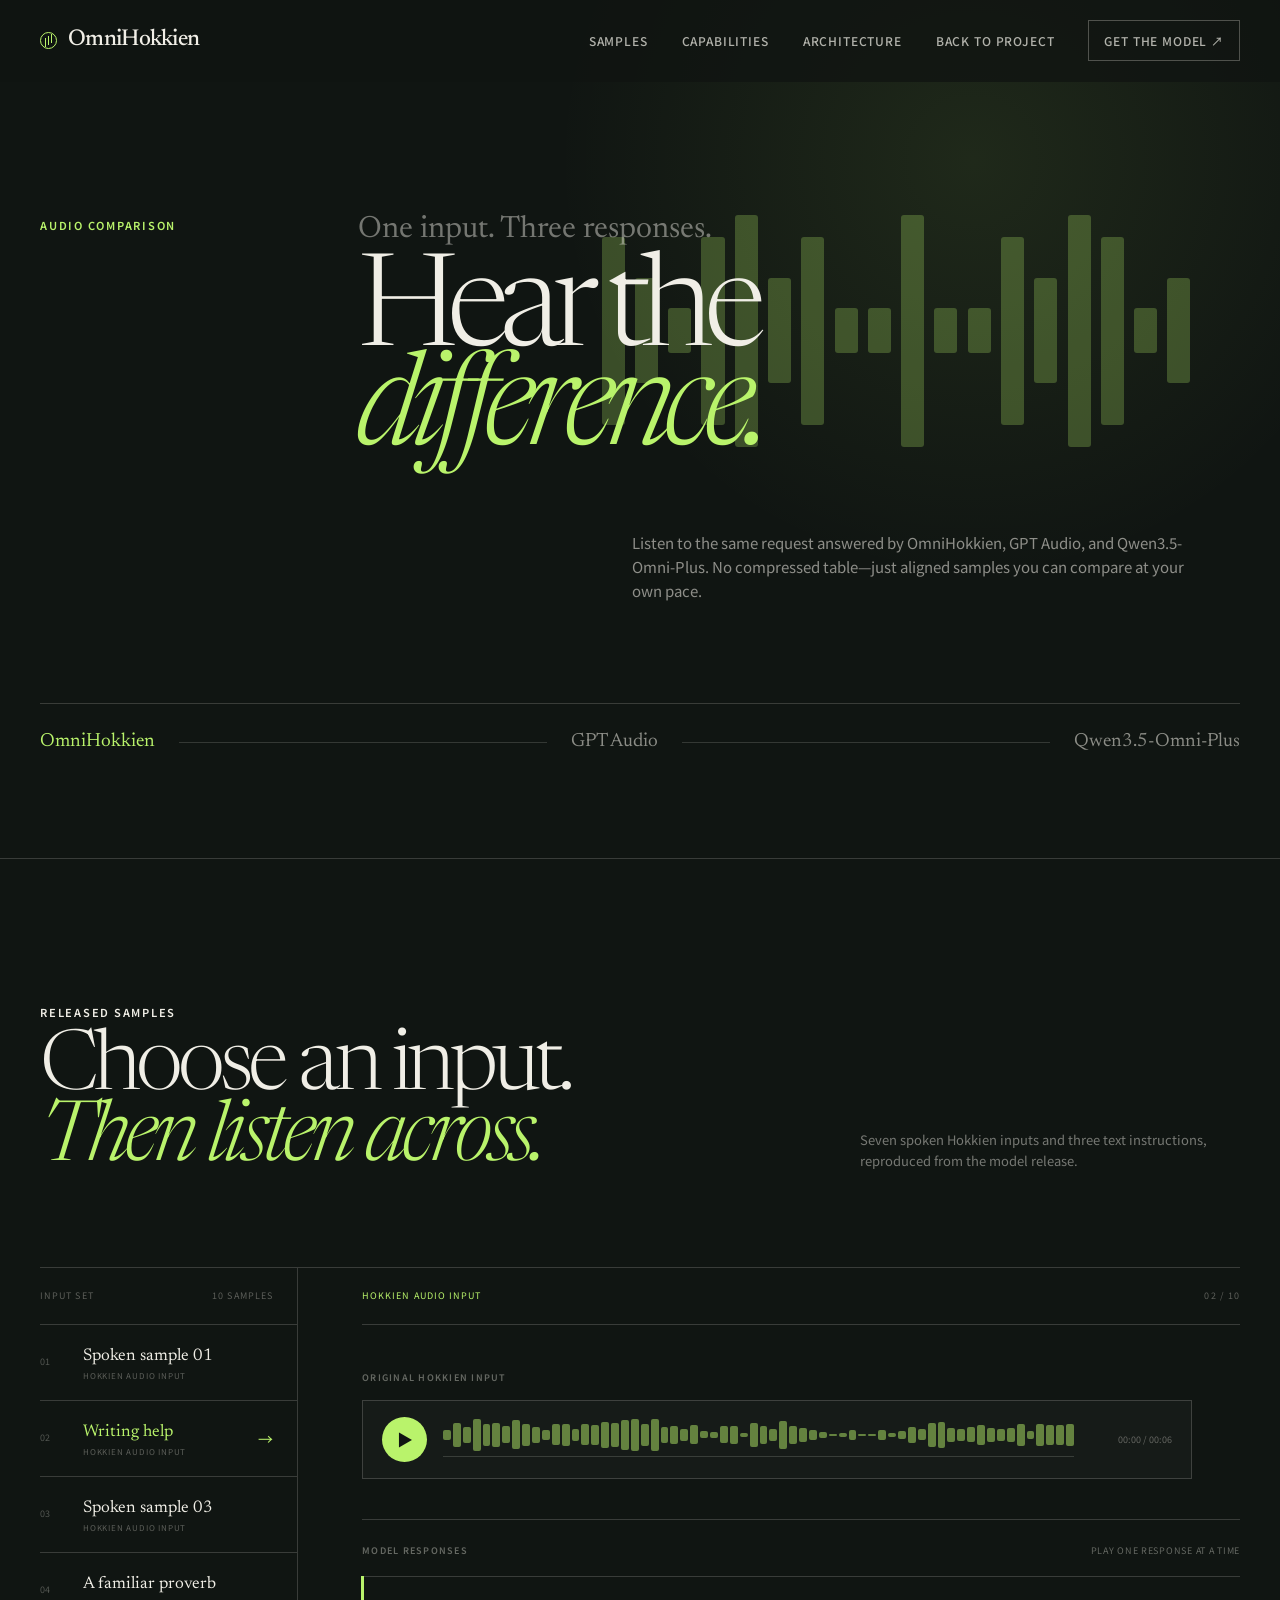
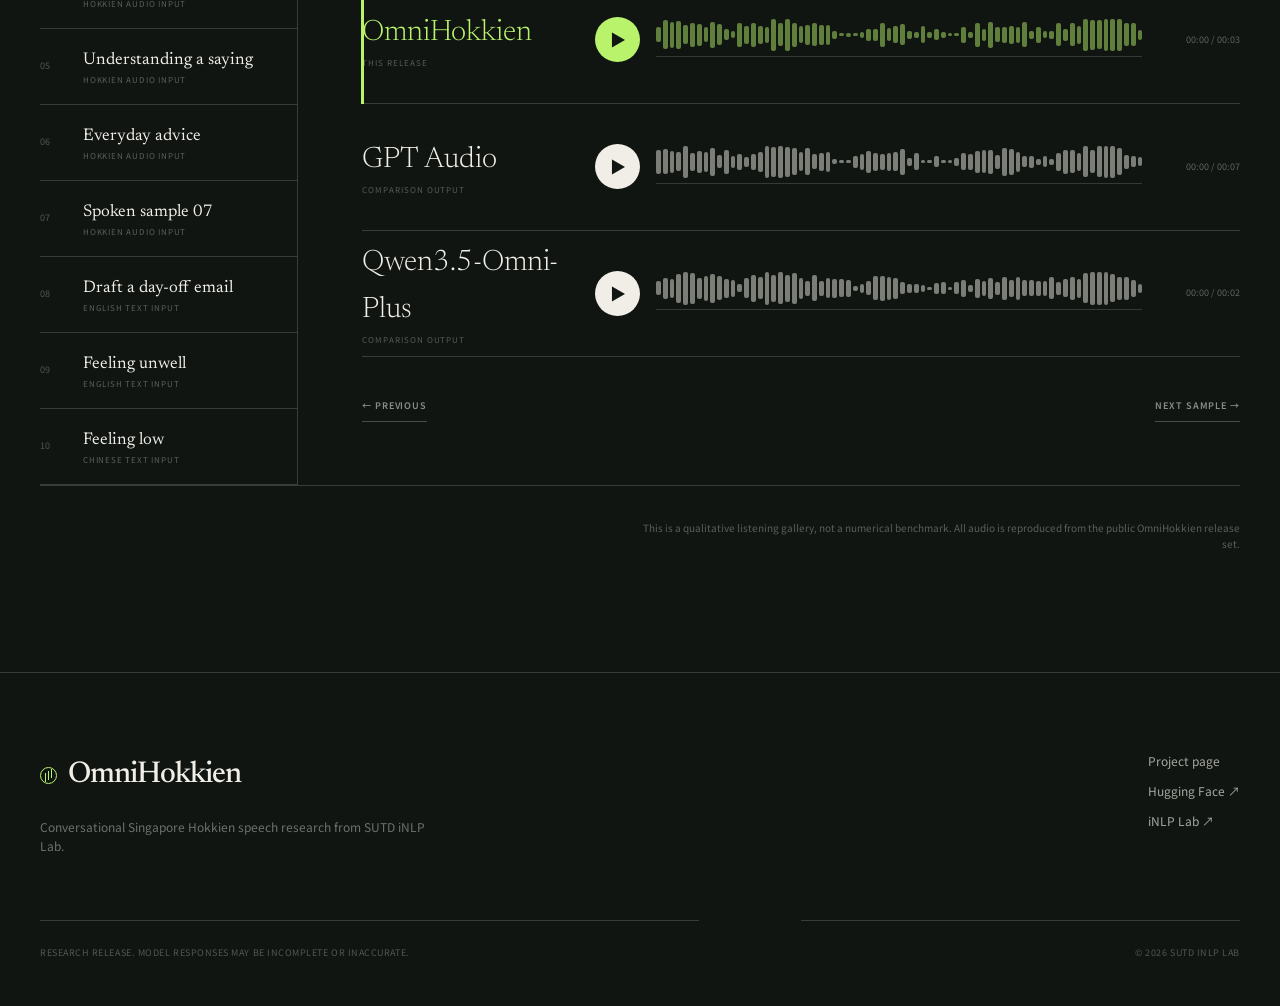
==== compare.html @ 60f9ddb8 "Add model comparison listening room" ====
<!doctype html>
<html lang="en">
  <head>
    <meta charset="UTF-8" />
    <meta name="viewport" content="width=device-width, initial-scale=1.0" />
    <meta name="theme-color" content="#101512" />
    <meta
      name="description"
      content="Listen to OmniHokkien alongside GPT Audio and Qwen3.5-Omni-Plus on the same Hokkien and text inputs."
    />
    <title>Listen side by side — OmniHokkien</title>
    <link rel="icon" href="./favicon.svg" type="image/svg+xml" />
    <link rel="preconnect" href="https://fonts.googleapis.com" />
    <link rel="preconnect" href="https://fonts.gstatic.com" crossorigin />
    <link
      href="https://fonts.googleapis.com/css2?family=Newsreader:opsz,wght@6..72,300;6..72,400;6..72,500&family=Noto+Sans+TC:wght@400;500;600&display=swap"
      rel="stylesheet"
    />
    <link rel="stylesheet" href="./styles.css" />
    <link rel="stylesheet" href="./compare.css" />
    <script src="./compare.js" defer></script>
  </head>
  <body class="compare-page">
    <div class="page-progress" aria-hidden="true"><span></span></div>

    <header class="site-header" data-header>
      <a class="wordmark" href="./index.html" aria-label="Back to OmniHokkien home">
        <span class="wordmark-signal" aria-hidden="true"></span>
        OmniHokkien
      </a>
      <button class="nav-toggle" type="button" aria-expanded="false" aria-controls="site-nav">
        <span></span><span></span>
        <span class="sr-only">Toggle menu</span>
      </button>
      <nav id="site-nav" class="site-nav" aria-label="Comparison navigation">
        <a href="#compare">Samples</a>
        <a href="./index.html#capabilities">Capabilities</a>
        <a href="./index.html#architecture">Architecture</a>
        <a href="./index.html">Back to project</a>
        <a
          class="nav-external"
          href="https://huggingface.co/iNLP-Lab/OmniHokkien"
          target="_blank"
          rel="noreferrer"
        >Get the model <span aria-hidden="true">↗</span></a>
      </nav>
    </header>

    <main id="top">
      <section class="compare-hero" aria-labelledby="compare-title">
        <div class="compare-hero-signal" aria-hidden="true">
          <span></span><span></span><span></span><span></span><span></span><span></span>
          <span></span><span></span><span></span><span></span><span></span><span></span>
          <span></span><span></span><span></span><span></span><span></span><span></span>
        </div>
        <div class="section-shell compare-hero-grid">
          <p class="section-index compare-entrance">Audio comparison</p>
          <div class="compare-hero-copy compare-entrance">
            <p class="compare-kicker">One input. Three responses.</p>
            <h1 id="compare-title">Hear the<br /><em>difference.</em></h1>
            <p>
              Listen to the same request answered by OmniHokkien, GPT Audio,
              and Qwen3.5-Omni-Plus. No compressed table—just aligned samples
              you can compare at your own pace.
            </p>
          </div>
          <div class="compare-model-line compare-entrance" aria-label="Models in this comparison">
            <span>OmniHokkien</span>
            <i></i>
            <span>GPT Audio</span>
            <i></i>
            <span>Qwen3.5-Omni-Plus</span>
          </div>
        </div>
      </section>

      <section id="compare" class="compare-room" aria-labelledby="room-title">
        <div class="section-shell">
          <div class="room-heading">
            <div>
              <p class="section-index">Released samples</p>
              <h2 id="room-title">Choose an input.<br /><em>Then listen across.</em></h2>
            </div>
            <p>
              Seven spoken Hokkien inputs and three text instructions,
              reproduced from the model release.
            </p>
          </div>

          <div class="compare-workspace">
            <aside class="sample-rail" aria-label="Comparison samples">
              <div class="sample-rail-topline">
                <span>Input set</span>
                <span>10 samples</span>
              </div>
              <ol class="compare-sample-list" data-compare-samples></ol>
            </aside>

            <article class="comparison-detail" data-comparison-detail aria-live="polite">
              <div class="comparison-topline">
                <span class="comparison-kind"></span>
                <span class="comparison-count"></span>
              </div>

              <div class="comparison-input" data-comparison-input></div>

              <div class="output-heading">
                <p>Model responses</p>
                <span>Play one response at a time</span>
              </div>
              <div class="model-outputs" data-model-outputs></div>

              <div class="sample-nav">
                <button type="button" data-previous-sample>← Previous</button>
                <button type="button" data-next-sample>Next sample →</button>
              </div>
            </article>
          </div>

          <p class="comparison-method">
            This is a qualitative listening gallery, not a numerical benchmark.
            All audio is reproduced from the public OmniHokkien release set.
          </p>
        </div>
      </section>
    </main>

    <footer class="site-footer section-ink">
      <div class="section-shell footer-grid">
        <div>
          <a class="wordmark footer-wordmark" href="./index.html">
            <span class="wordmark-signal" aria-hidden="true"></span>
            OmniHokkien
          </a>
          <p>Conversational Singapore Hokkien speech research from SUTD iNLP Lab.</p>
        </div>
        <div class="footer-links">
          <a href="./index.html">Project page</a>
          <a href="https://huggingface.co/iNLP-Lab/OmniHokkien" target="_blank" rel="noreferrer">Hugging Face ↗</a>
          <a href="https://inlp-lab.github.io/" target="_blank" rel="noreferrer">iNLP Lab ↗</a>
        </div>
        <p class="footer-note">Research release. Model responses may be incomplete or inaccurate.</p>
        <p class="footer-copyright">© <span data-year></span> SUTD iNLP Lab</p>
      </div>
    </footer>
  </body>
</html>
---- styles.css ----
:root {
  --ink: #101512;
  --ink-soft: #19201c;
  --paper: #f0eee6;
  --paper-deep: #e6e1d5;
  --light: #faf9f5;
  --jade: #b9f36b;
  --jade-dark: #162314;
  --muted: #9ba59d;
  --line-dark: rgba(240, 238, 230, 0.18);
  --line-light: rgba(16, 21, 18, 0.18);
  --display: "Newsreader", "Iowan Old Style", "Times New Roman", serif;
  --sans: "Noto Sans TC", "Avenir Next", sans-serif;
  --shell: min(1280px, calc(100vw - 80px));
}

* {
  box-sizing: border-box;
}

html {
  scroll-behavior: smooth;
  overflow-x: hidden;
}

body {
  margin: 0;
  color: var(--ink);
  background: var(--ink);
  font-family: var(--sans);
  font-size: 16px;
  line-height: 1.6;
  overflow-x: hidden;
}

body::before {
  position: fixed;
  inset: 0;
  z-index: 100;
  pointer-events: none;
  opacity: 0.035;
  content: "";
  background-image: url("data:image/svg+xml,%3Csvg viewBox='0 0 180 180' xmlns='http://www.w3.org/2000/svg'%3E%3Cfilter id='n'%3E%3CfeTurbulence type='fractalNoise' baseFrequency='.9' numOctaves='3' stitchTiles='stitch'/%3E%3C/filter%3E%3Crect width='100%25' height='100%25' filter='url(%23n)' opacity='.7'/%3E%3C/svg%3E");
}

a {
  color: inherit;
  text-decoration: none;
}

button {
  color: inherit;
  font: inherit;
}

.sr-only {
  position: absolute;
  width: 1px;
  height: 1px;
  padding: 0;
  margin: -1px;
  overflow: hidden;
  clip: rect(0, 0, 0, 0);
  white-space: nowrap;
  border: 0;
}

.section-shell {
  width: var(--shell);
  margin: 0 auto;
}

.purpose-grid > *,
.architecture-shell > *,
.demo-stage > * {
  min-width: 0;
}

.section-ink {
  color: var(--paper);
  background: var(--ink);
}

.section-paper {
  color: var(--ink);
  background: var(--paper);
}

.section-light {
  color: var(--ink);
  background: var(--light);
}

.section-jade {
  color: var(--jade-dark);
  background: var(--jade);
}

.page-progress {
  position: fixed;
  top: 0;
  left: 0;
  z-index: 80;
  width: 100%;
  height: 2px;
}

.page-progress span {
  display: block;
  width: 0;
  height: 100%;
  background: var(--jade);
}

.site-header {
  position: fixed;
  top: 0;
  left: 0;
  z-index: 70;
  display: flex;
  align-items: center;
  justify-content: space-between;
  width: 100%;
  height: 82px;
  padding: 0 40px;
  color: var(--paper);
  border-bottom: 1px solid transparent;
  transition: background 240ms ease, border-color 240ms ease, height 240ms ease;
}

.site-header.is-scrolled {
  height: 68px;
  background: rgba(16, 21, 18, 0.88);
  border-color: var(--line-dark);
  backdrop-filter: blur(16px);
}

.wordmark {
  display: inline-flex;
  gap: 11px;
  align-items: center;
  font-family: var(--display);
  font-size: 23px;
  font-weight: 500;
  letter-spacing: -0.03em;
}

.wordmark-signal {
  position: relative;
  display: inline-block;
  width: 17px;
  height: 17px;
  border: 1px solid var(--jade);
  border-radius: 50%;
}

.wordmark-signal::after {
  position: absolute;
  top: 3px;
  left: 7px;
  width: 1px;
  height: 9px;
  content: "";
  background: var(--jade);
  box-shadow: -3px 2px 0 var(--jade), 3px -2px 0 var(--jade);
}

.site-nav {
  display: flex;
  gap: 34px;
  align-items: center;
  font-size: 12px;
  font-weight: 500;
  letter-spacing: 0.07em;
  text-transform: uppercase;
}

.site-nav a {
  position: relative;
  color: rgba(240, 238, 230, 0.72);
  transition: color 180ms ease;
}

.site-nav a:not(.nav-external)::after {
  position: absolute;
  bottom: -8px;
  left: 0;
  width: 100%;
  height: 1px;
  content: "";
  background: var(--jade);
  transform: scaleX(0);
  transform-origin: right;
  transition: transform 220ms ease;
}

.site-nav a:hover {
  color: var(--paper);
}

.site-nav a:hover::after {
  transform: scaleX(1);
  transform-origin: left;
}

.nav-external {
  padding: 10px 15px;
  border: 1px solid rgba(240, 238, 230, 0.28);
}

.nav-toggle {
  display: none;
}

.hero {
  position: relative;
  display: flex;
  min-height: 100svh;
  color: var(--paper);
  background:
    radial-gradient(circle at 75% 47%, rgba(185, 243, 107, 0.08), transparent 24%),
    linear-gradient(125deg, #0d110f 0%, #131a16 56%, #0d120f 100%);
  overflow: hidden;
}

.hero::after {
  position: absolute;
  inset: 0;
  pointer-events: none;
  content: "";
  background:
    linear-gradient(90deg, transparent 49.94%, rgba(240, 238, 230, 0.05) 50%, transparent 50.06%),
    linear-gradient(rgba(240, 238, 230, 0.025) 1px, transparent 1px);
  background-size: 100% 100%, 100% 12.5%;
}

.hero-content {
  position: relative;
  z-index: 3;
  width: min(820px, 65vw);
  padding: 18vh 0 155px 6.25vw;
}

.eyebrow,
.section-index {
  margin: 0;
  font-size: 11px;
  font-weight: 600;
  letter-spacing: 0.16em;
  text-transform: uppercase;
}

.hero-eyebrow {
  color: var(--jade);
  opacity: 0;
  animation: hero-rise 800ms 160ms ease forwards;
}

.hero-brand {
  margin: 14px 0 0;
  font-family: var(--display);
  font-size: clamp(6rem, 11.3vw, 12.5rem);
  font-weight: 300;
  line-height: 0.82;
  letter-spacing: -0.075em;
  white-space: nowrap;
  opacity: 0;
  animation: hero-rise 900ms 260ms cubic-bezier(0.22, 1, 0.36, 1) forwards;
}

.hero h1 {
  margin: 42px 0 0 7px;
  font-family: var(--display);
  font-size: clamp(2.3rem, 4.15vw, 5.25rem);
  font-weight: 300;
  line-height: 0.98;
  letter-spacing: -0.045em;
  opacity: 0;
  animation: hero-rise 900ms 380ms cubic-bezier(0.22, 1, 0.36, 1) forwards;
}

.hero h1 em,
.section-heading h2 em,
.architecture-copy h2 em,
.start h2 em {
  color: var(--jade);
  font-weight: 300;
}

.hero-summary {
  max-width: 545px;
  margin: 26px 0 0 9px;
  color: rgba(240, 238, 230, 0.67);
  font-size: 16px;
  opacity: 0;
  animation: hero-rise 900ms 480ms ease forwards;
}

.hero-actions {
  display: flex;
  gap: 28px;
  align-items: center;
  margin: 38px 0 0 9px;
  opacity: 0;
  animation: hero-rise 900ms 580ms ease forwards;
}

.button {
  display: inline-flex;
  gap: 12px;
  align-items: center;
  justify-content: center;
  min-height: 54px;
  padding: 0 24px;
  font-size: 12px;
  font-weight: 600;
  letter-spacing: 0.07em;
  text-transform: uppercase;
  transition: transform 180ms ease, background 180ms ease, color 180ms ease;
}

.button:hover {
  transform: translateY(-2px);
}

.button-primary {
  color: var(--jade-dark);
  background: var(--jade);
}

.button-primary:hover {
  background: #cbff87;
}

.button-icon {
  font-size: 10px;
}

.button-quiet {
  min-height: auto;
  padding: 9px 0;
  color: rgba(240, 238, 230, 0.78);
  border-bottom: 1px solid rgba(240, 238, 230, 0.25);
}

.hero-atmosphere {
  position: absolute;
  inset: 0;
}

.hero-wave {
  position: absolute;
  top: 21%;
  right: 0;
  bottom: 16%;
  display: flex;
  gap: clamp(5px, 0.55vw, 11px);
  align-items: center;
  justify-content: center;
  width: 47vw;
  opacity: 0;
  mask-image: linear-gradient(90deg, transparent, black 18%, black 82%, transparent);
  animation: wave-appear 1.4s 500ms ease forwards;
}

.hero-wave span {
  width: clamp(2px, 0.22vw, 4px);
  height: var(--height);
  min-height: 8px;
  background: var(--jade);
  border-radius: 99px;
  opacity: var(--opacity);
  transform-origin: center;
  animation: waveform 2.2s var(--delay) ease-in-out infinite alternate;
}

.orbit {
  position: absolute;
  top: 50%;
  right: 21%;
  border: 1px solid rgba(185, 243, 107, 0.14);
  border-radius: 50%;
  transform: translate(50%, -50%);
}

.orbit-one {
  width: 43vw;
  height: 43vw;
}

.orbit-two {
  width: 29vw;
  height: 29vw;
  border-color: rgba(240, 238, 230, 0.08);
}

.hero-character {
  position: absolute;
  right: -1vw;
  bottom: -10vw;
  color: rgba(240, 238, 230, 0.026);
  font-family: var(--sans);
  font-size: 38vw;
  font-weight: 600;
  line-height: 1;
  user-select: none;
}

.hero-listen {
  position: absolute;
  right: 5vw;
  bottom: 48px;
  z-index: 5;
  display: grid;
  grid-template-columns: auto minmax(180px, 1fr) minmax(120px, 220px) auto;
  gap: 18px;
  align-items: center;
  width: min(610px, 45vw);
  padding-top: 19px;
  border-top: 1px solid rgba(240, 238, 230, 0.28);
  opacity: 0;
  animation: hero-rise 800ms 760ms ease forwards;
}

.feature-play,
.demo-play,
.input-play {
  display: grid;
  flex: 0 0 auto;
  width: 47px;
  height: 47px;
  padding: 0;
  color: var(--jade-dark);
  cursor: pointer;
  background: var(--jade);
  border: 0;
  border-radius: 50%;
  place-items: center;
  transition: transform 180ms ease, background 180ms ease;
}

.feature-play:hover,
.demo-play:hover,
.input-play:hover {
  background: #cbff87;
  transform: scale(1.06);
}

.play-symbol {
  margin-left: 3px;
}

.feature-copy {
  display: flex;
  flex-direction: column;
  min-width: 0;
}

.feature-label {
  color: var(--jade);
  font-size: 9px;
  font-weight: 600;
  letter-spacing: 0.15em;
  text-transform: uppercase;
}

.feature-copy strong {
  margin-top: 3px;
  overflow: hidden;
  font-family: var(--display);
  font-size: 17px;
  font-weight: 400;
  text-overflow: ellipsis;
  white-space: nowrap;
}

.feature-progress {
  height: 1px;
  background: rgba(240, 238, 230, 0.22);
}

.feature-progress span {
  display: block;
  width: 0;
  height: 100%;
  background: var(--jade);
}

.feature-time {
  color: rgba(240, 238, 230, 0.55);
  font-size: 10px;
  font-variant-numeric: tabular-nums;
}

.scroll-cue {
  position: absolute;
  bottom: 37px;
  left: 40px;
  z-index: 5;
  display: flex;
  gap: 15px;
  align-items: center;
  color: rgba(240, 238, 230, 0.48);
  font-size: 9px;
  font-weight: 500;
  letter-spacing: 0.15em;
  text-transform: uppercase;
  transform: rotate(-90deg);
  transform-origin: left center;
}

.scroll-line {
  display: block;
  width: 45px;
  height: 1px;
  overflow: hidden;
  background: rgba(240, 238, 230, 0.22);
}

.scroll-line::after {
  display: block;
  width: 50%;
  height: 100%;
  content: "";
  background: var(--jade);
  animation: scroll-pulse 1.8s ease-in-out infinite;
}

.capabilities .section-index,
.start .section-index {
  color: rgba(16, 21, 18, 0.5);
}

.demos {
  padding: 150px 0;
}

.section-heading {
  display: flex;
  align-items: flex-end;
  justify-content: space-between;
}

.section-heading h2,
.architecture-copy h2,
.start h2 {
  margin: 16px 0 0;
  font-family: var(--display);
  font-size: clamp(4.4rem, 7.5vw, 8.7rem);
  font-weight: 300;
  line-height: 0.85;
  letter-spacing: -0.065em;
}

.section-intro {
  width: min(395px, 33vw);
  margin: 0 0 5px;
  color: rgba(240, 238, 230, 0.56);
  font-size: 14px;
}

.section-heading-dark .section-intro {
  color: rgba(16, 21, 18, 0.6);
}

.demo-filters {
  display: flex;
  gap: 34px;
  margin-top: 82px;
  padding-bottom: 16px;
  border-bottom: 1px solid var(--line-dark);
}

.filter-button {
  position: relative;
  padding: 0;
  color: rgba(240, 238, 230, 0.44);
  cursor: pointer;
  background: transparent;
  border: 0;
  font-size: 11px;
  font-weight: 600;
  letter-spacing: 0.08em;
  text-transform: uppercase;
}

.filter-button::after {
  position: absolute;
  right: 0;
  bottom: -17px;
  left: 0;
  height: 2px;
  content: "";
  background: var(--jade);
  transform: scaleX(0);
  transition: transform 180ms ease;
}

.filter-button.is-active {
  color: var(--paper);
}

.filter-button.is-active::after {
  transform: scaleX(1);
}

.demo-stage {
  display: grid;
  grid-template-columns: minmax(280px, 0.56fr) minmax(480px, 1.44fr);
  min-height: 720px;
  border-bottom: 1px solid var(--line-dark);
}

.demo-list-wrap {
  max-height: 720px;
  overflow: auto;
  border-right: 1px solid var(--line-dark);
  scrollbar-color: rgba(185, 243, 107, 0.35) transparent;
  scrollbar-width: thin;
}

.demo-list {
  padding: 0;
  margin: 0;
  list-style: none;
}

.demo-list-button {
  display: grid;
  grid-template-columns: 34px 1fr auto;
  gap: 13px;
  align-items: center;
  width: 100%;
  min-height: 82px;
  padding: 17px 28px 17px 0;
  text-align: left;
  cursor: pointer;
  background: transparent;
  border: 0;
  border-bottom: 1px solid var(--line-dark);
  transition: padding 180ms ease, background 180ms ease;
}

.demo-list-button:hover {
  padding-left: 10px;
  background: rgba(240, 238, 230, 0.025);
}

.demo-list-button.is-active {
  color: var(--jade);
}

.demo-list-number {
  color: rgba(240, 238, 230, 0.34);
  font-size: 10px;
  font-variant-numeric: tabular-nums;
}

.demo-list-copy {
  display: flex;
  flex-direction: column;
}

.demo-list-copy strong {
  color: var(--paper);
  font-family: var(--display);
  font-size: 18px;
  font-weight: 400;
}

.demo-list-copy span,
.demo-list-duration {
  color: rgba(240, 238, 230, 0.4);
  font-size: 9px;
  letter-spacing: 0.1em;
  text-transform: uppercase;
}

.demo-list-arrow {
  font-size: 18px;
}

.demo-detail {
  position: relative;
  display: flex;
  flex-direction: column;
  padding: 54px 0 42px 7vw;
}

.demo-detail::before {
  position: absolute;
  top: 0;
  right: 0;
  width: 37%;
  height: 100%;
  pointer-events: none;
  content: "";
  background: radial-gradient(circle at 70% 36%, rgba(185, 243, 107, 0.065), transparent 46%);
}

.demo-detail-topline {
  display: flex;
  justify-content: space-between;
  color: var(--jade);
  font-size: 9px;
  font-weight: 600;
  letter-spacing: 0.14em;
  text-transform: uppercase;
}

.demo-count {
  color: rgba(240, 238, 230, 0.34);
}

.demo-prompt-label {
  margin: 60px 0 11px;
  color: rgba(240, 238, 230, 0.38);
  font-size: 9px;
  font-weight: 600;
  letter-spacing: 0.15em;
  text-transform: uppercase;
}

.demo-text-input[hidden],
.demo-audio-input[hidden] {
  display: none;
}

.demo-prompt {
  max-width: 780px;
  min-height: 93px;
  margin: 0;
  font-family: var(--display);
  font-size: clamp(2rem, 3vw, 3.35rem);
  font-weight: 300;
  line-height: 1.04;
  letter-spacing: -0.035em;
}

.demo-audio-input {
  max-width: 780px;
}

.demo-audio-input .demo-prompt-label {
  margin-top: 52px;
}

.input-player {
  display: flex;
  gap: 18px;
  align-items: center;
  padding: 17px 20px;
  background: rgba(240, 238, 230, 0.025);
  border: 1px solid var(--line-dark);
}

.input-play {
  width: 44px;
  height: 44px;
  color: var(--jade);
  background: transparent;
  border: 1px solid rgba(185, 243, 107, 0.48);
}

.input-play:hover {
  color: var(--ink);
}

.input-timeline {
  position: relative;
  height: 44px;
  cursor: pointer;
  flex: 1;
}

.input-waveform {
  display: flex;
  gap: 3px;
  align-items: center;
  height: 34px;
  overflow: hidden;
  opacity: 0.58;
}

.input-waveform span {
  width: 2px;
  height: var(--height);
  min-height: 3px;
  background: var(--jade);
  border-radius: 3px;
  flex: 1;
}

.input-track {
  position: absolute;
  right: 0;
  bottom: 0;
  left: 0;
  height: 2px;
  background: rgba(240, 238, 230, 0.15);
}

.input-track span {
  display: block;
  width: 0;
  height: 100%;
  background: var(--jade);
}

.input-time {
  width: 88px;
  color: rgba(240, 238, 230, 0.42);
  font-size: 10px;
  font-variant-numeric: tabular-nums;
  text-align: right;
}

.demo-response {
  max-width: 780px;
  margin-top: 34px;
  padding-top: 3px;
  border-top: 1px solid var(--line-dark);
}

.demo-response .demo-prompt-label {
  margin-top: 25px;
}

.demo-hanji {
  margin: 0;
  color: var(--jade);
  font-family: var(--sans);
  font-size: clamp(1.4rem, 2vw, 2rem);
  line-height: 1.5;
}

.demo-gloss {
  max-width: 650px;
  margin: 15px 0 0;
  color: rgba(240, 238, 230, 0.5);
  font-family: var(--display);
  font-size: 16px;
  font-style: italic;
}

.demo-player {
  display: flex;
  gap: 22px;
  align-items: center;
  max-width: 780px;
  margin-top: auto;
  padding-top: 38px;
}

.demo-play {
  width: 58px;
  height: 58px;
}

.demo-timeline {
  position: relative;
  height: 58px;
  cursor: pointer;
  flex: 1;
}

.demo-waveform {
  display: flex;
  gap: 3px;
  align-items: center;
  height: 45px;
  overflow: hidden;
  opacity: 0.45;
}

.demo-waveform span {
  width: 2px;
  height: var(--height);
  min-height: 3px;
  background: var(--paper);
  border-radius: 3px;
  flex: 1;
}

.demo-track {
  position: absolute;
  right: 0;
  bottom: 0;
  left: 0;
  height: 2px;
  background: rgba(240, 238, 230, 0.15);
}

.demo-track span {
  display: block;
  width: 0;
  height: 100%;
  background: var(--jade);
}

.demo-time {
  width: 88px;
  color: rgba(240, 238, 230, 0.42);
  font-size: 10px;
  font-variant-numeric: tabular-nums;
  text-align: right;
}

.comparison-note {
  display: grid;
  grid-template-columns: 0.45fr 1fr auto;
  gap: 35px;
  align-items: center;
  padding: 35px 0 0;
}

.comparison-note p {
  margin: 0;
  color: var(--jade);
  font-family: var(--display);
  font-size: 22px;
}

.comparison-note > span {
  color: rgba(240, 238, 230, 0.46);
  font-size: 12px;
}

.comparison-note a,
.text-link {
  padding-bottom: 5px;
  border-bottom: 1px solid currentColor;
  font-size: 10px;
  font-weight: 600;
  letter-spacing: 0.08em;
  text-transform: uppercase;
}

.capabilities {
  padding: 150px 0 130px;
}

.section-heading-dark h2 em,
.start h2 em {
  color: #668f32;
}

.capability-list {
  margin-top: 95px;
  border-top: 1px solid var(--line-light);
}

.capability {
  position: relative;
  display: grid;
  grid-template-columns: 0.35fr 0.8fr 1fr;
  gap: 30px;
  align-items: start;
  min-height: 190px;
  padding: 42px 0;
  border-bottom: 1px solid var(--line-light);
  overflow: hidden;
}

.capability-number {
  color: rgba(16, 21, 18, 0.42);
  font-size: 11px;
}

.capability h3 {
  margin: 0;
  font-family: var(--display);
  font-size: clamp(2.1rem, 3vw, 3.2rem);
  font-weight: 300;
  letter-spacing: -0.04em;
}

.capability p {
  max-width: 420px;
  margin: 7px 0 0;
  color: rgba(16, 21, 18, 0.58);
  font-size: 14px;
}

.capability-mark {
  position: absolute;
  top: -30px;
  right: 5%;
  color: rgba(16, 21, 18, 0.035);
  font-size: 12rem;
  font-weight: 600;
  line-height: 1;
  transition: color 220ms ease, transform 350ms ease;
}

.capability:hover .capability-mark {
  color: rgba(102, 143, 50, 0.12);
  transform: translateX(-14px);
}

.grounding {
  padding: 150px 0;
}

.grounding .section-index {
  color: rgba(16, 21, 18, 0.5);
}

.grounding-heading {
  display: grid;
  grid-template-columns: 0.42fr 1.35fr;
  gap: 8vw;
  align-items: start;
}

.grounding-heading h2 {
  margin: 0;
  font-family: var(--display);
  font-size: clamp(4.5rem, 7.6vw, 8.8rem);
  font-weight: 300;
  line-height: 0.85;
  letter-spacing: -0.065em;
}

.grounding-heading h2 em {
  color: #668f32;
  font-weight: 300;
}

.grounding-heading .display-kicker {
  margin-bottom: 7px;
  font-size: clamp(1.7rem, 2.9vw, 3.4rem);
}

.regional-story {
  display: grid;
  grid-template-columns: 1fr 170px 1fr;
  margin-top: 105px;
  border-top: 1px solid var(--line-light);
  border-bottom: 1px solid var(--line-light);
}

.regional-block {
  position: relative;
  display: grid;
  grid-template-columns: 100px 1fr;
  gap: 24px;
  min-height: 355px;
  padding: 58px 35px 52px 0;
  overflow: hidden;
}

.regional-block:last-child {
  padding-right: 0;
  padding-left: 35px;
}

.regional-code {
  color: rgba(16, 21, 18, 0.08);
  font-family: var(--display);
  font-size: 70px;
  font-weight: 300;
  line-height: 0.8;
  letter-spacing: -0.06em;
}

.regional-label {
  margin: 0;
  color: #668f32;
  font-size: 9px;
  font-weight: 600;
  letter-spacing: 0.14em;
  text-transform: uppercase;
}

.regional-block h3,
.training-intro h3 {
  margin: 17px 0 0;
  font-family: var(--display);
  font-size: clamp(2.2rem, 3vw, 3.5rem);
  font-weight: 300;
  line-height: 0.94;
  letter-spacing: -0.045em;
}

.regional-block div > p:last-child {
  max-width: 410px;
  margin: 30px 0 0;
  color: rgba(16, 21, 18, 0.58);
  font-size: 13px;
}

.regional-block-primary::after {
  position: absolute;
  right: -40px;
  bottom: -80px;
  color: rgba(102, 143, 50, 0.055);
  content: "新";
  font-size: 220px;
  font-weight: 600;
}

.regional-link {
  display: flex;
  flex-direction: column;
  gap: 18px;
  align-items: center;
  justify-content: center;
  color: rgba(16, 21, 18, 0.35);
  border-right: 1px solid var(--line-light);
  border-left: 1px solid var(--line-light);
  text-align: center;
}

.regional-link span {
  display: block;
  width: 1px;
  height: 65px;
  background: linear-gradient(transparent, #668f32);
}

.regional-link span:last-child {
  background: linear-gradient(#668f32, transparent);
}

.regional-link p {
  margin: 0;
  font-family: var(--display);
  font-size: 14px;
  font-style: italic;
  line-height: 1.2;
}

.training-story {
  display: grid;
  grid-template-columns: 0.7fr 1.3fr;
  gap: 7vw;
  margin-top: 70px;
  padding: 64px;
  color: var(--paper);
  background:
    radial-gradient(circle at 8% 110%, rgba(185, 243, 107, 0.12), transparent 31%),
    var(--ink);
}

.training-intro h3 {
  color: var(--paper);
}

.training-intro > p:last-child {
  max-width: 390px;
  margin: 28px 0 0;
  color: rgba(240, 238, 230, 0.48);
  font-size: 12px;
}

.training-steps {
  padding: 0;
  margin: 0;
  list-style: none;
  border-top: 1px solid var(--line-dark);
}

.training-steps li {
  display: grid;
  grid-template-columns: 52px 1fr;
  gap: 18px;
  padding: 25px 0;
  border-bottom: 1px solid var(--line-dark);
}

.training-steps li > span {
  color: var(--jade);
  font-size: 9px;
  font-weight: 600;
  letter-spacing: 0.1em;
}

.training-steps strong {
  font-family: var(--display);
  font-size: 22px;
  font-weight: 300;
}

.training-steps p {
  margin: 4px 0 0;
  color: rgba(240, 238, 230, 0.42);
  font-size: 11px;
}

.application-line {
  display: grid;
  grid-template-columns: 0.42fr 1.35fr;
  gap: 8vw;
  align-items: start;
  margin-top: 70px;
  padding-top: 28px;
  border-top: 1px solid var(--line-light);
}

.application-line > p {
  margin: 0;
  color: rgba(16, 21, 18, 0.45);
  font-size: 9px;
  font-weight: 600;
  letter-spacing: 0.14em;
  text-transform: uppercase;
}

.application-line > div {
  display: grid;
  grid-template-columns: repeat(2, 1fr);
}

.application-line span {
  padding: 12px 0;
  border-bottom: 1px solid var(--line-light);
  font-family: var(--display);
  font-size: clamp(1.5rem, 2.2vw, 2.3rem);
  font-weight: 300;
}

.application-line span:nth-child(even) {
  padding-left: 35px;
  border-left: 1px solid var(--line-light);
}

.architecture {
  padding: 150px 0;
}

.architecture-shell {
  display: grid;
  grid-template-columns: 0.78fr 1.22fr;
  gap: 8vw;
}

.architecture-copy {
  align-self: start;
}

.architecture-copy h2 {
  font-size: clamp(4rem, 6.2vw, 7rem);
}

.architecture-copy > p:last-child {
  max-width: 430px;
  margin: 40px 0 0;
  color: rgba(240, 238, 230, 0.5);
  font-size: 14px;
}

.architecture-flow {
  padding-top: 30px;
}

.architecture-step {
  display: grid;
  grid-template-columns: 70px 1fr;
  gap: 20px;
  align-items: center;
  min-height: 145px;
  padding: 24px 10px;
  border-top: 1px solid var(--line-dark);
  border-bottom: 1px solid var(--line-dark);
}

.architecture-step + .architecture-step {
  border-top: 0;
}

.architecture-number {
  color: rgba(240, 238, 230, 0.34);
  font-size: 10px;
}

.architecture-step p,
.architecture-step h3,
.architecture-step div > span {
  margin: 0;
}

.architecture-step p {
  color: rgba(240, 238, 230, 0.4);
  font-size: 9px;
  letter-spacing: 0.13em;
  text-transform: uppercase;
}

.architecture-step h3 {
  margin-top: 2px;
  font-family: var(--display);
  font-size: 36px;
  font-weight: 300;
  line-height: 1;
}

.architecture-step div > span {
  color: rgba(240, 238, 230, 0.44);
  font-size: 11px;
}

.architecture-step-accent {
  color: var(--jade-dark);
  background: var(--jade);
  border-color: var(--jade);
}

.architecture-step-accent .architecture-number,
.architecture-step-accent p,
.architecture-step-accent div > span {
  color: rgba(22, 35, 20, 0.58);
}

.architecture-connector {
  height: 55px;
  padding-left: 44px;
}

.architecture-connector span {
  display: block;
  width: 1px;
  height: 100%;
  background: linear-gradient(var(--jade), rgba(185, 243, 107, 0.1));
}

.architecture-footnote {
  grid-column: 2;
  margin: 35px 0 0;
  color: rgba(240, 238, 230, 0.42);
  font-family: var(--display);
  font-size: 17px;
  font-style: italic;
}

.purpose {
  position: relative;
  padding: 155px 0;
  overflow: hidden;
}

.purpose::after {
  position: absolute;
  right: -6vw;
  bottom: -17vw;
  color: rgba(22, 35, 20, 0.055);
  content: "話";
  font-size: 42vw;
  font-weight: 600;
  line-height: 1;
}

.purpose-grid {
  position: relative;
  z-index: 2;
  display: grid;
  grid-template-columns: 0.42fr 1.35fr;
  gap: 8vw;
}

.purpose-copy {
  max-width: 850px;
}

.purpose-hanji {
  margin: 0 0 25px;
  font-size: 16px;
  letter-spacing: 0.08em;
}

.purpose h2 {
  margin: 0;
  font-family: var(--display);
  font-size: clamp(4.6rem, 8vw, 9rem);
  font-weight: 300;
  line-height: 0.86;
  letter-spacing: -0.065em;
}

.purpose-copy > p:last-child {
  max-width: 590px;
  margin: 50px 0 0 25%;
  color: rgba(22, 35, 20, 0.68);
  font-size: 16px;
}

.start {
  padding: 150px 0 120px;
}

.code-panel {
  margin-top: 85px;
  color: var(--paper);
  background: var(--ink);
}

.code-panel-top {
  display: flex;
  align-items: center;
  justify-content: space-between;
  height: 52px;
  padding: 0 22px;
  color: rgba(240, 238, 230, 0.48);
  border-bottom: 1px solid var(--line-dark);
  font-size: 9px;
  letter-spacing: 0.1em;
  text-transform: uppercase;
}

.copy-button {
  display: flex;
  gap: 8px;
  align-items: center;
  padding: 7px 0;
  color: rgba(240, 238, 230, 0.72);
  cursor: pointer;
  background: transparent;
  border: 0;
}

.code-panel pre {
  padding: 46px;
  margin: 0;
  overflow: auto;
  font-family: "SFMono-Regular", Consolas, "Liberation Mono", monospace;
  font-size: clamp(0.75rem, 1.2vw, 0.95rem);
  line-height: 1.9;
}

.code-keyword {
  color: #d9a7ff;
}

.code-string {
  color: var(--jade);
}

.code-function {
  color: #8ecdf0;
}

.start-actions {
  display: flex;
  gap: 30px;
  align-items: center;
  margin-top: 35px;
}

.button-dark {
  color: var(--paper);
  background: var(--ink);
}

.site-footer {
  padding: 78px 0 45px;
  border-top: 1px solid var(--line-dark);
}

.footer-grid {
  display: grid;
  grid-template-columns: 1.2fr 0.8fr;
  gap: 65px 8vw;
}

.footer-wordmark {
  font-size: 30px;
}

.footer-grid > div:first-child > p {
  max-width: 390px;
  margin: 18px 0 0;
  color: rgba(240, 238, 230, 0.42);
  font-size: 12px;
}

.footer-links {
  display: flex;
  flex-direction: column;
  gap: 11px;
  align-items: flex-start;
  justify-self: end;
  font-size: 12px;
}

.footer-links a {
  color: rgba(240, 238, 230, 0.67);
}

.footer-links a:hover {
  color: var(--jade);
}

.footer-note,
.footer-copyright {
  padding-top: 25px;
  margin: 0;
  color: rgba(240, 238, 230, 0.3);
  border-top: 1px solid var(--line-dark);
  font-size: 9px;
  letter-spacing: 0.06em;
  text-transform: uppercase;
}

.footer-copyright {
  text-align: right;
}

.reveal {
  opacity: 0;
  transform: translateY(28px);
  transition: opacity 750ms ease, transform 750ms cubic-bezier(0.22, 1, 0.36, 1);
}

.reveal.is-visible {
  opacity: 1;
  transform: translateY(0);
}

@keyframes hero-rise {
  from {
    opacity: 0;
    transform: translateY(22px);
  }
  to {
    opacity: 1;
    transform: translateY(0);
  }
}

@keyframes wave-appear {
  from { opacity: 0; transform: scaleX(0.92); }
  to { opacity: 1; transform: scaleX(1); }
}

@keyframes waveform {
  0% { transform: scaleY(0.72); opacity: 0.4; }
  100% { transform: scaleY(1.08); opacity: 0.9; }
}

@keyframes scroll-pulse {
  0% { transform: translateX(-110%); }
  100% { transform: translateX(220%); }
}

@media (max-width: 1000px) {
  :root {
    --shell: min(100% - 48px, 840px);
  }

  .site-header {
    height: 70px;
    padding: 0 24px;
  }

  .nav-toggle {
    position: relative;
    z-index: 2;
    display: block;
    width: 37px;
    height: 37px;
    padding: 0;
    cursor: pointer;
    background: transparent;
    border: 1px solid rgba(240, 238, 230, 0.22);
  }

  .nav-toggle > span:not(.sr-only) {
    position: absolute;
    left: 10px;
    width: 15px;
    height: 1px;
    background: var(--paper);
    transition: transform 180ms ease;
  }

  .nav-toggle > span:first-child { top: 14px; }
  .nav-toggle > span:nth-child(2) { top: 20px; }
  .nav-toggle[aria-expanded="true"] > span:first-child { top: 17px; transform: rotate(45deg); }
  .nav-toggle[aria-expanded="true"] > span:nth-child(2) { top: 17px; transform: rotate(-45deg); }

  .site-nav {
    position: fixed;
    inset: 0;
    display: flex;
    flex-direction: column;
    gap: 26px;
    align-items: flex-start;
    justify-content: center;
    padding: 70px 10vw;
    visibility: hidden;
    background: rgba(16, 21, 18, 0.98);
    opacity: 0;
    transition: opacity 200ms ease, visibility 200ms ease;
  }

  .site-nav.is-open {
    visibility: visible;
    opacity: 1;
  }

  .site-nav a {
    font-family: var(--display);
    font-size: 34px;
    font-weight: 300;
    letter-spacing: -0.03em;
    text-transform: none;
  }

  .nav-external {
    padding: 0;
    border: 0;
  }

  .hero-content {
    width: 80vw;
    padding-top: 16vh;
  }

  .hero-brand {
    font-size: 15vw;
  }

  .hero-wave {
    top: 25%;
    right: -12%;
    width: 62vw;
    opacity: 0.65;
  }

  .hero-listen {
    right: 24px;
    left: 24px;
    width: auto;
  }

  .scroll-cue {
    display: none;
  }

  .purpose-grid,
  .architecture-shell,
  .grounding-heading {
    grid-template-columns: 1fr;
  }

  .purpose-copy > p:last-child {
    margin-left: 0;
  }

  .section-heading {
    align-items: flex-start;
  }

  .demo-stage {
    grid-template-columns: 250px 1fr;
  }

  .demo-detail {
    padding-left: 45px;
  }

  .demo-list-button {
    grid-template-columns: 28px 1fr;
    padding-right: 16px;
  }

  .demo-list-arrow {
    display: none;
  }

  .architecture-flow {
    margin-top: 70px;
  }

  .architecture-footnote {
    grid-column: 1;
  }

  .grounding-heading > div {
    margin-top: 55px;
  }

  .regional-story {
    grid-template-columns: 1fr 110px 1fr;
  }

  .regional-block {
    grid-template-columns: 1fr;
  }

  .training-story {
    padding: 48px;
  }
}

@media (max-width: 720px) {
  :root {
    --shell: calc(100% - 36px);
  }

  .hero {
    min-height: 790px;
  }

  .hero-content {
    width: 100%;
    padding: 130px 18px 190px;
  }

  .hero-brand {
    margin-top: 20px;
    font-size: clamp(3.4rem, 14.5vw, 4.5rem);
    white-space: normal;
  }

  .hero h1 {
    margin-top: 34px;
    margin-left: 0;
    font-size: clamp(2.7rem, 12vw, 4.1rem);
  }

  .hero-summary {
    margin-left: 0;
    font-size: 14px;
  }

  .hero-actions {
    flex-direction: column;
    gap: 14px;
    align-items: flex-start;
    margin-left: 0;
  }

  .hero-wave {
    top: 22%;
    right: -22%;
    bottom: auto;
    width: 72vw;
    height: 210px;
    opacity: 0.28;
  }

  .orbit-one {
    top: 30%;
    right: 10%;
    width: 78vw;
    height: 78vw;
  }

  .orbit-two {
    top: 30%;
    right: 10%;
    width: 52vw;
    height: 52vw;
  }

  .hero-listen {
    bottom: 24px;
    grid-template-columns: auto 1fr auto;
    gap: 14px;
    padding-top: 15px;
  }

  .feature-progress {
    grid-column: 2 / 4;
    grid-row: 2;
  }

  .demos,
  .capabilities,
  .grounding,
  .architecture,
  .purpose,
  .start {
    padding: 95px 0;
  }

  .section-heading {
    display: block;
  }

  .section-heading h2,
  .grounding-heading h2,
  .architecture-copy h2,
  .start h2,
  .purpose h2 {
    font-size: 18vw;
  }

  .section-intro {
    width: 100%;
    margin-top: 35px;
  }

  .demo-filters {
    gap: 24px;
    margin-top: 55px;
    overflow-x: auto;
  }

  .filter-button {
    flex: 0 0 auto;
  }

  .demo-stage {
    display: flex;
    flex-direction: column;
    min-height: 0;
  }

  .demo-list-wrap {
    border-right: 0;
    border-bottom: 1px solid var(--line-dark);
  }

  .demo-list {
    display: flex;
    overflow-x: auto;
  }

  .demo-list li {
    flex: 0 0 220px;
  }

  .demo-list-button {
    height: 95px;
    border-right: 1px solid var(--line-dark);
    border-bottom: 0;
  }

  .demo-detail {
    min-height: 680px;
    padding: 40px 0;
  }

  .demo-prompt-label {
    margin-top: 45px;
  }

  .demo-prompt {
    min-height: 0;
    font-size: 9vw;
  }

  .demo-response {
    margin-top: 30px;
  }

  .input-player {
    gap: 12px;
    padding: 14px;
  }

  .input-time {
    width: 71px;
    font-size: 8px;
  }

  .input-waveform,
  .demo-waveform {
    gap: 1px;
  }

  .input-waveform span,
  .demo-waveform span {
    width: auto;
    min-width: 1px;
    flex: 1 1 0;
  }

  .demo-hanji {
    font-size: 5.5vw;
  }

  .demo-player {
    gap: 14px;
  }

  .demo-time {
    width: 71px;
    font-size: 8px;
  }

  .comparison-note {
    display: block;
  }

  .comparison-note > span {
    display: block;
    margin: 12px 0 20px;
  }

  .capability {
    grid-template-columns: 40px 1fr;
    gap: 15px;
  }

  .capability p {
    grid-column: 2;
  }

  .capability-mark {
    right: -15px;
    font-size: 8rem;
  }

  .architecture-flow {
    margin-top: 50px;
  }

  .grounding-heading > div {
    margin-top: 40px;
  }

  .regional-story {
    display: block;
    margin-top: 65px;
  }

  .regional-block,
  .regional-block:last-child {
    grid-template-columns: 65px 1fr;
    min-height: 0;
    padding: 40px 0;
  }

  .regional-code {
    font-size: 48px;
  }

  .regional-link {
    flex-direction: row;
    gap: 12px;
    padding: 19px 0;
    border: 0;
    border-top: 1px solid var(--line-light);
    border-bottom: 1px solid var(--line-light);
  }

  .regional-link span {
    width: 58px;
    height: 1px;
    background: linear-gradient(90deg, transparent, #668f32);
  }

  .regional-link span:last-child {
    background: linear-gradient(90deg, #668f32, transparent);
  }

  .training-story {
    grid-template-columns: 1fr;
    gap: 50px;
    margin-top: 50px;
    padding: 36px 24px;
  }

  .application-line {
    grid-template-columns: 1fr;
    gap: 25px;
    margin-top: 50px;
  }

  .application-line > div {
    grid-template-columns: 1fr;
  }

  .application-line span:nth-child(even) {
    padding-left: 0;
    border-left: 0;
  }

  .architecture-step {
    grid-template-columns: 45px 1fr;
  }

  .architecture-footnote {
    font-size: 14px;
  }

  .purpose-copy {
    margin-top: 45px;
  }

  .purpose h2 {
    font-size: 19vw;
  }

  .purpose-copy > p:last-child {
    margin-top: 35px;
    font-size: 14px;
  }

  .code-panel {
    margin-top: 55px;
  }

  .code-panel pre {
    padding: 28px 20px;
  }

  .start-actions {
    align-items: flex-start;
    flex-direction: column;
  }

  .footer-grid {
    grid-template-columns: 1fr;
    gap: 40px;
  }

  .footer-links {
    justify-self: start;
  }

  .footer-copyright {
    text-align: left;
  }
}

@media (prefers-reduced-motion: reduce) {
  html {
    scroll-behavior: auto;
  }

  *,
  *::before,
  *::after {
    animation-duration: 0.01ms !important;
    animation-iteration-count: 1 !important;
    scroll-behavior: auto !important;
    transition-duration: 0.01ms !important;
  }

  .reveal {
    opacity: 1;
    transform: none;
  }
}
---- compare.css ----
.compare-page {
  color: var(--paper);
  background: var(--ink);
}

.compare-page::before {
  position: fixed;
  inset: 0;
  z-index: 20;
  pointer-events: none;
  content: "";
  background-image: url("data:image/svg+xml,%3Csvg viewBox='0 0 180 180' xmlns='http://www.w3.org/2000/svg'%3E%3Cfilter id='n'%3E%3CfeTurbulence type='fractalNoise' baseFrequency='.9' numOctaves='3' stitchTiles='stitch'/%3E%3C/filter%3E%3Crect width='100%25' height='100%25' filter='url(%23n)' opacity='.14'/%3E%3C/svg%3E");
  opacity: 0.08;
  mix-blend-mode: soft-light;
}

.compare-page .site-header {
  color: var(--paper);
  background: rgba(16, 21, 18, 0.76);
}

.compare-page .site-header.is-scrolled {
  background: rgba(16, 21, 18, 0.94);
}

.compare-hero {
  position: relative;
  min-height: 810px;
  padding: 205px 0 100px;
  overflow: hidden;
  border-bottom: 1px solid var(--line-dark);
}

.compare-hero::before {
  position: absolute;
  top: -35%;
  right: -12%;
  width: 72vw;
  height: 72vw;
  pointer-events: none;
  content: "";
  background: radial-gradient(circle, rgba(185, 243, 107, 0.09), transparent 64%);
}

.compare-hero-signal {
  position: absolute;
  top: 24%;
  right: 7vw;
  display: flex;
  gap: clamp(6px, 0.8vw, 13px);
  align-items: center;
  width: min(620px, 46vw);
  height: 250px;
  opacity: 0.25;
}

.compare-hero-signal span {
  width: 3px;
  height: 18%;
  background: var(--jade);
  border-radius: 3px;
  flex: 1;
  animation: comparison-signal 2.6s ease-in-out infinite alternate;
}

.compare-hero-signal span:nth-child(3n + 1) {
  height: 75%;
  animation-delay: -1.1s;
}

.compare-hero-signal span:nth-child(4n + 2) {
  height: 42%;
  animation-delay: -1.8s;
}

.compare-hero-signal span:nth-child(5n) {
  height: 93%;
  animation-delay: -0.5s;
}

@keyframes comparison-signal {
  from { transform: scaleY(0.48); }
  to { transform: scaleY(1); }
}

.compare-hero-grid {
  position: relative;
  z-index: 2;
  display: grid;
  grid-template-columns: 0.35fr 1.35fr;
  gap: 0 7vw;
}

.compare-hero .section-index {
  padding-top: 12px;
  color: var(--jade);
}

.compare-hero-copy {
  max-width: 900px;
}

.compare-kicker {
  margin: 0 0 12px;
  color: rgba(240, 238, 230, 0.45);
  font-family: var(--display);
  font-size: clamp(1.6rem, 2.4vw, 2.8rem);
}

.compare-hero h1 {
  margin: 0;
  font-family: var(--display);
  font-size: clamp(5.8rem, 10vw, 11.5rem);
  font-weight: 300;
  line-height: 0.77;
  letter-spacing: -0.075em;
}

.compare-hero h1 em {
  color: var(--jade);
  font-weight: 300;
}

.compare-hero-copy > p:last-child {
  max-width: 570px;
  margin: 68px 0 0 31%;
  color: rgba(240, 238, 230, 0.56);
  font-size: 15px;
}

.compare-model-line {
  grid-column: 1 / -1;
  display: flex;
  align-items: center;
  margin-top: 100px;
  padding-top: 23px;
  color: rgba(240, 238, 230, 0.55);
  border-top: 1px solid var(--line-dark);
  font-family: var(--display);
  font-size: clamp(1rem, 1.5vw, 1.35rem);
}

.compare-model-line span:first-child {
  color: var(--jade);
}

.compare-model-line i {
  height: 1px;
  margin: 0 24px;
  background: rgba(240, 238, 230, 0.16);
  flex: 1;
}

.compare-entrance {
  opacity: 0;
  transform: translateY(25px);
  animation: compare-rise 800ms cubic-bezier(0.22, 1, 0.36, 1) forwards;
}

.compare-hero-copy {
  animation-delay: 100ms;
}

.compare-model-line {
  animation-delay: 230ms;
}

@keyframes compare-rise {
  to {
    opacity: 1;
    transform: translateY(0);
  }
}

.compare-room {
  padding: 145px 0 120px;
}

.room-heading {
  display: flex;
  align-items: flex-end;
  justify-content: space-between;
}

.room-heading h2 {
  margin: 12px 0 0;
  font-family: var(--display);
  font-size: clamp(4rem, 6.5vw, 7.2rem);
  font-weight: 300;
  line-height: 0.86;
  letter-spacing: -0.06em;
}

.room-heading h2 em {
  color: var(--jade);
  font-weight: 300;
}

.room-heading > p {
  max-width: 380px;
  margin: 0 0 5px;
  color: rgba(240, 238, 230, 0.46);
  font-size: 13px;
}

.compare-workspace {
  display: grid;
  grid-template-columns: minmax(255px, 0.43fr) minmax(620px, 1.57fr);
  margin-top: 90px;
  border-top: 1px solid var(--line-dark);
  border-bottom: 1px solid var(--line-dark);
}

.sample-rail {
  border-right: 1px solid var(--line-dark);
}

.sample-rail-topline,
.comparison-topline {
  display: flex;
  justify-content: space-between;
  padding: 21px 24px 21px 0;
  color: rgba(240, 238, 230, 0.34);
  border-bottom: 1px solid var(--line-dark);
  font-size: 9px;
  letter-spacing: 0.12em;
  text-transform: uppercase;
}

.compare-sample-list {
  padding: 0;
  margin: 0;
  list-style: none;
}

.compare-sample-button {
  display: grid;
  grid-template-columns: 31px 1fr auto;
  gap: 12px;
  align-items: center;
  width: 100%;
  min-height: 76px;
  padding: 14px 24px 14px 0;
  color: var(--paper);
  text-align: left;
  cursor: pointer;
  background: transparent;
  border: 0;
  border-bottom: 1px solid var(--line-dark);
  transition: padding 180ms ease, background 180ms ease;
}

.compare-sample-button:hover {
  padding-left: 9px;
  background: rgba(240, 238, 230, 0.025);
}

.compare-sample-button.is-active {
  color: var(--jade);
}

.compare-sample-number {
  color: rgba(240, 238, 230, 0.3);
  font-size: 9px;
}

.compare-sample-copy {
  display: flex;
  flex-direction: column;
  min-width: 0;
}

.compare-sample-copy strong {
  overflow: hidden;
  font-family: var(--display);
  font-size: 17px;
  font-weight: 400;
  text-overflow: ellipsis;
  white-space: nowrap;
}

.compare-sample-copy span {
  color: rgba(240, 238, 230, 0.34);
  font-size: 8px;
  letter-spacing: 0.1em;
  text-transform: uppercase;
}

.compare-sample-arrow {
  font-size: 15px;
}

.comparison-detail {
  min-width: 0;
  padding: 0 0 36px 5vw;
}

.comparison-topline {
  padding-right: 0;
  color: var(--jade);
}

.comparison-count {
  color: rgba(240, 238, 230, 0.34);
}

.comparison-input {
  min-height: 186px;
  padding: 46px 0 40px;
}

.comparison-label {
  margin: 0 0 15px;
  color: rgba(240, 238, 230, 0.38);
  font-size: 9px;
  font-weight: 600;
  letter-spacing: 0.14em;
  text-transform: uppercase;
}

.comparison-text-prompt {
  max-width: 830px;
  margin: 0;
  font-family: var(--display);
  font-size: clamp(2.1rem, 3.5vw, 4rem);
  font-weight: 300;
  line-height: 1.02;
  letter-spacing: -0.04em;
}

.source-player {
  max-width: 830px;
  padding: 16px 19px;
  background: rgba(240, 238, 230, 0.025);
  border: 1px solid var(--line-dark);
}

.output-heading {
  display: flex;
  justify-content: space-between;
  padding: 24px 0 17px;
  border-top: 1px solid var(--line-dark);
}

.output-heading p,
.output-heading span {
  margin: 0;
  color: rgba(240, 238, 230, 0.38);
  font-size: 9px;
  font-weight: 600;
  letter-spacing: 0.14em;
  text-transform: uppercase;
}

.output-heading span {
  font-weight: 400;
  letter-spacing: 0.08em;
}

.model-output {
  position: relative;
  display: grid;
  grid-template-columns: minmax(180px, 0.47fr) minmax(340px, 1.53fr);
  gap: 35px;
  align-items: center;
  min-height: 127px;
  border-top: 1px solid var(--line-dark);
}

.model-output:last-child {
  border-bottom: 1px solid var(--line-dark);
}

.model-output.is-featured::before {
  position: absolute;
  top: -1px;
  bottom: -1px;
  left: -1px;
  width: 3px;
  content: "";
  background: var(--jade);
}

.model-name {
  display: flex;
  flex-direction: column;
}

.model-name strong {
  color: var(--paper);
  font-family: var(--display);
  font-size: clamp(1.65rem, 2.3vw, 2.5rem);
  font-weight: 300;
}

.model-output.is-featured .model-name strong {
  color: var(--jade);
}

.model-name span {
  color: rgba(240, 238, 230, 0.32);
  font-size: 8px;
  letter-spacing: 0.12em;
  text-transform: uppercase;
}

.compare-player {
  display: flex;
  gap: 16px;
  align-items: center;
  min-width: 0;
}

.compare-play {
  display: grid;
  width: 45px;
  height: 45px;
  padding: 0;
  color: var(--ink);
  cursor: pointer;
  background: var(--paper);
  border: 0;
  border-radius: 50%;
  flex: 0 0 auto;
  place-items: center;
  transition: transform 180ms ease, background 180ms ease;
}

.model-output.is-featured .compare-play,
.source-player .compare-play {
  background: var(--jade);
}

.compare-play:hover {
  background: #cbff87;
  transform: scale(1.05);
}

.compare-player-main {
  min-width: 0;
  flex: 1;
}

.compare-wave {
  display: flex;
  gap: 2px;
  align-items: center;
  height: 34px;
  overflow: hidden;
  opacity: 0.48;
}

.compare-wave span {
  width: 2px;
  height: var(--height);
  min-height: 2px;
  background: var(--paper);
  border-radius: 2px;
  flex: 1 1 0;
}

.model-output.is-featured .compare-wave span,
.source-player .compare-wave span {
  background: var(--jade);
}

.compare-seek {
  position: relative;
  height: 10px;
  cursor: pointer;
}

.compare-seek::before {
  position: absolute;
  top: 4px;
  right: 0;
  left: 0;
  height: 1px;
  content: "";
  background: rgba(240, 238, 230, 0.16);
}

.compare-seek span {
  position: absolute;
  top: 4px;
  left: 0;
  width: 0;
  height: 1px;
  background: var(--jade);
}

.compare-time {
  width: 82px;
  color: rgba(240, 238, 230, 0.36);
  font-size: 9px;
  font-variant-numeric: tabular-nums;
  text-align: right;
  flex: 0 0 auto;
}

.sample-nav {
  display: flex;
  justify-content: space-between;
  padding-top: 34px;
}

.sample-nav button {
  padding: 8px 0;
  color: rgba(240, 238, 230, 0.55);
  cursor: pointer;
  background: transparent;
  border: 0;
  border-bottom: 1px solid rgba(240, 238, 230, 0.25);
  font-size: 9px;
  font-weight: 600;
  letter-spacing: 0.1em;
  text-transform: uppercase;
}

.sample-nav button:hover {
  color: var(--jade);
  border-color: var(--jade);
}

.comparison-method {
  max-width: 600px;
  margin: 34px 0 0 auto;
  color: rgba(240, 238, 230, 0.34);
  font-size: 10px;
  text-align: right;
}

@media (max-width: 1080px) {
  .compare-hero-signal {
    right: -5vw;
    width: 52vw;
  }

  .compare-workspace {
    grid-template-columns: 230px minmax(0, 1fr);
  }

  .comparison-detail {
    padding-left: 40px;
  }

  .model-output {
    grid-template-columns: 170px minmax(0, 1fr);
    gap: 22px;
  }
}

@media (max-width: 760px) {
  .compare-hero {
    min-height: 700px;
    padding: 145px 0 70px;
  }

  .compare-hero-grid {
    grid-template-columns: 1fr;
  }

  .compare-hero .section-index {
    padding: 0;
  }

  .compare-hero-copy {
    margin-top: 50px;
  }

  .compare-kicker {
    font-size: 1.45rem;
  }

  .compare-hero h1 {
    font-size: 24vw;
  }

  .compare-hero-copy > p:last-child {
    margin: 50px 0 0;
    font-size: 13px;
  }

  .compare-hero-signal {
    top: 43%;
    right: -25%;
    width: 80vw;
    opacity: 0.15;
  }

  .compare-model-line {
    gap: 11px;
    margin-top: 70px;
    overflow-x: auto;
    font-size: 14px;
    white-space: nowrap;
  }

  .compare-model-line i {
    min-width: 28px;
    margin: 0;
  }

  .compare-room {
    padding: 95px 0;
  }

  .room-heading {
    display: block;
  }

  .room-heading h2 {
    font-size: 17vw;
  }

  .room-heading > p {
    margin-top: 35px;
  }

  .compare-workspace {
    display: block;
    margin-top: 60px;
  }

  .sample-rail {
    border-right: 0;
    border-bottom: 1px solid var(--line-dark);
  }

  .sample-rail-topline {
    padding-right: 0;
  }

  .compare-sample-list {
    display: flex;
    overflow-x: auto;
  }

  .compare-sample-list li {
    flex: 0 0 215px;
  }

  .compare-sample-button {
    height: 88px;
    padding-right: 15px;
    border-right: 1px solid var(--line-dark);
    border-bottom: 0;
  }

  .comparison-detail {
    padding: 0 0 30px;
  }

  .comparison-input {
    min-height: 170px;
  }

  .comparison-text-prompt {
    font-size: 9vw;
  }

  .source-player {
    padding: 14px;
  }

  .output-heading span {
    display: none;
  }

  .model-output {
    display: block;
    min-height: 0;
    padding: 27px 0;
  }

  .model-name {
    margin-bottom: 22px;
  }

  .compare-wave {
    gap: 1px;
  }

  .compare-wave span {
    width: auto;
    min-width: 1px;
  }

  .compare-time {
    width: 68px;
    font-size: 8px;
  }

  .comparison-method {
    text-align: left;
  }
}

@media (prefers-reduced-motion: reduce) {
  .compare-entrance {
    opacity: 1;
    transform: none;
    animation: none;
  }

  .compare-hero-signal span {
    animation: none;
  }
}
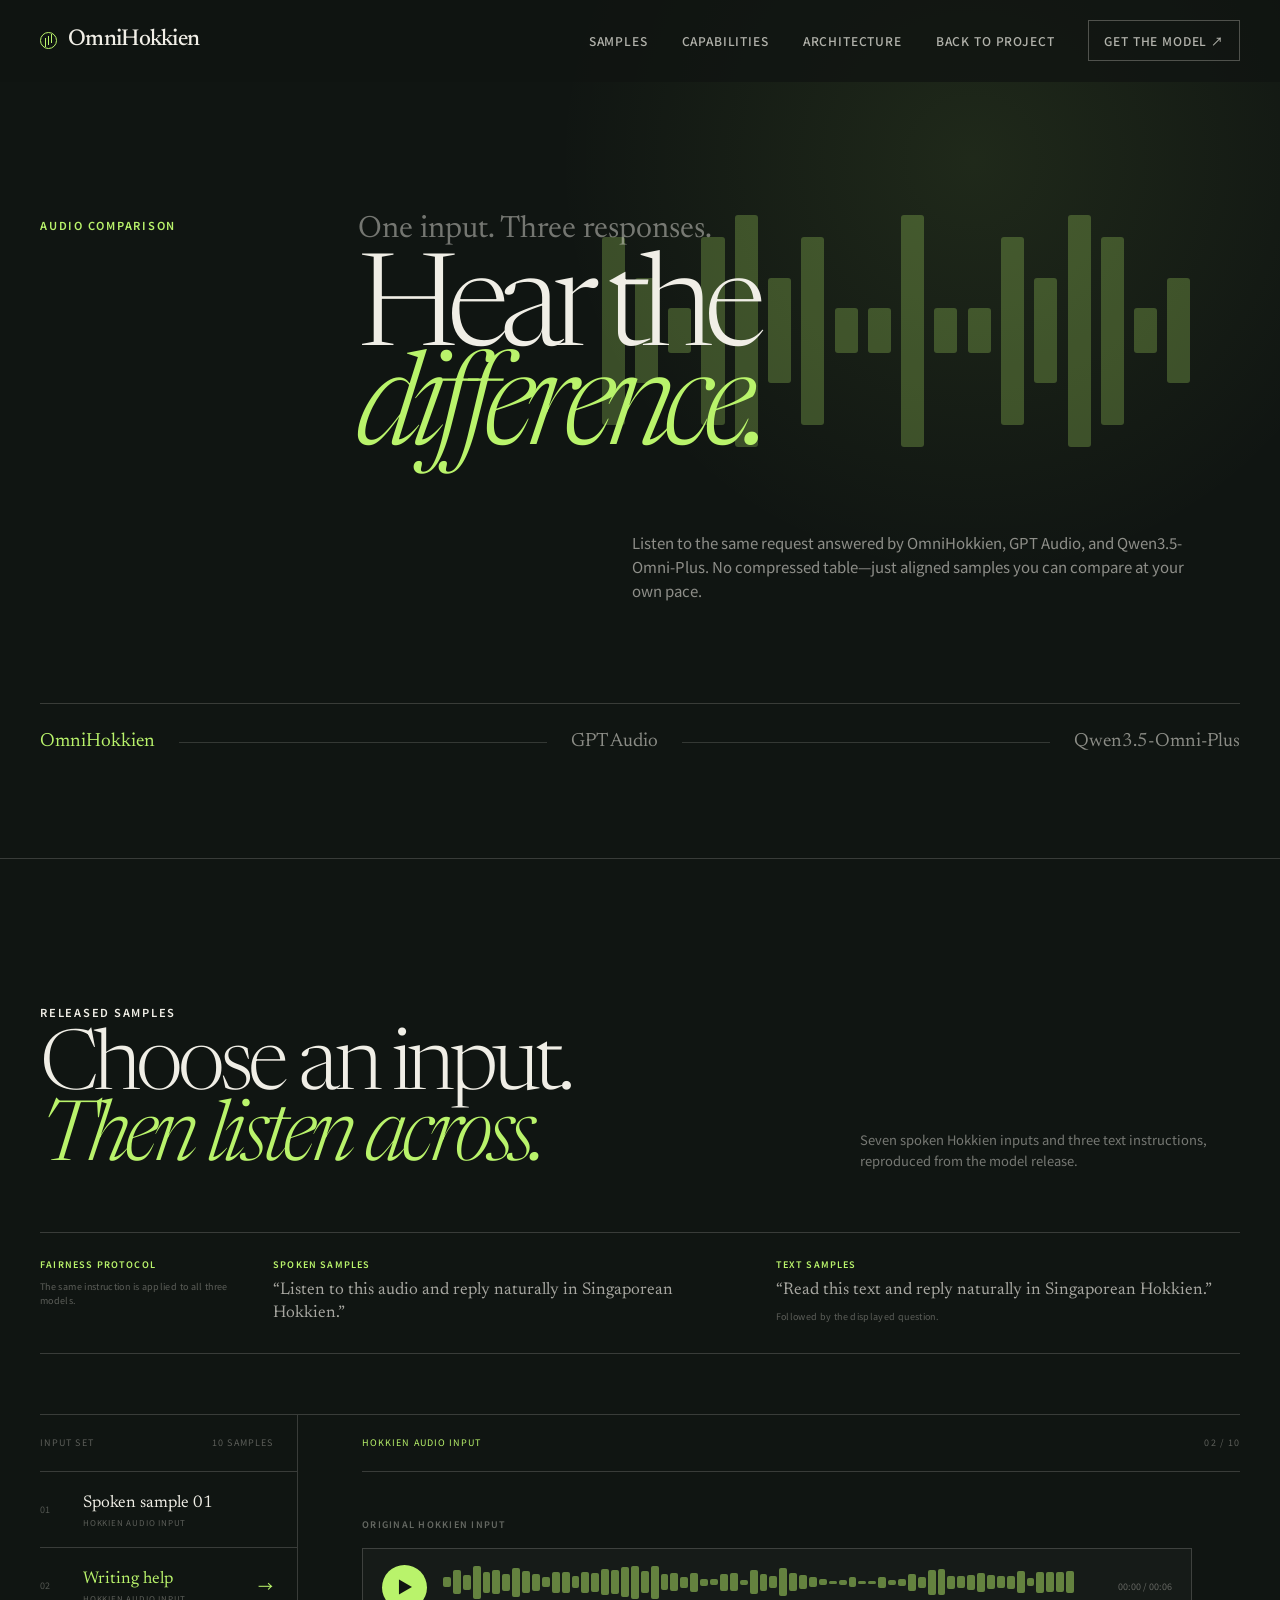
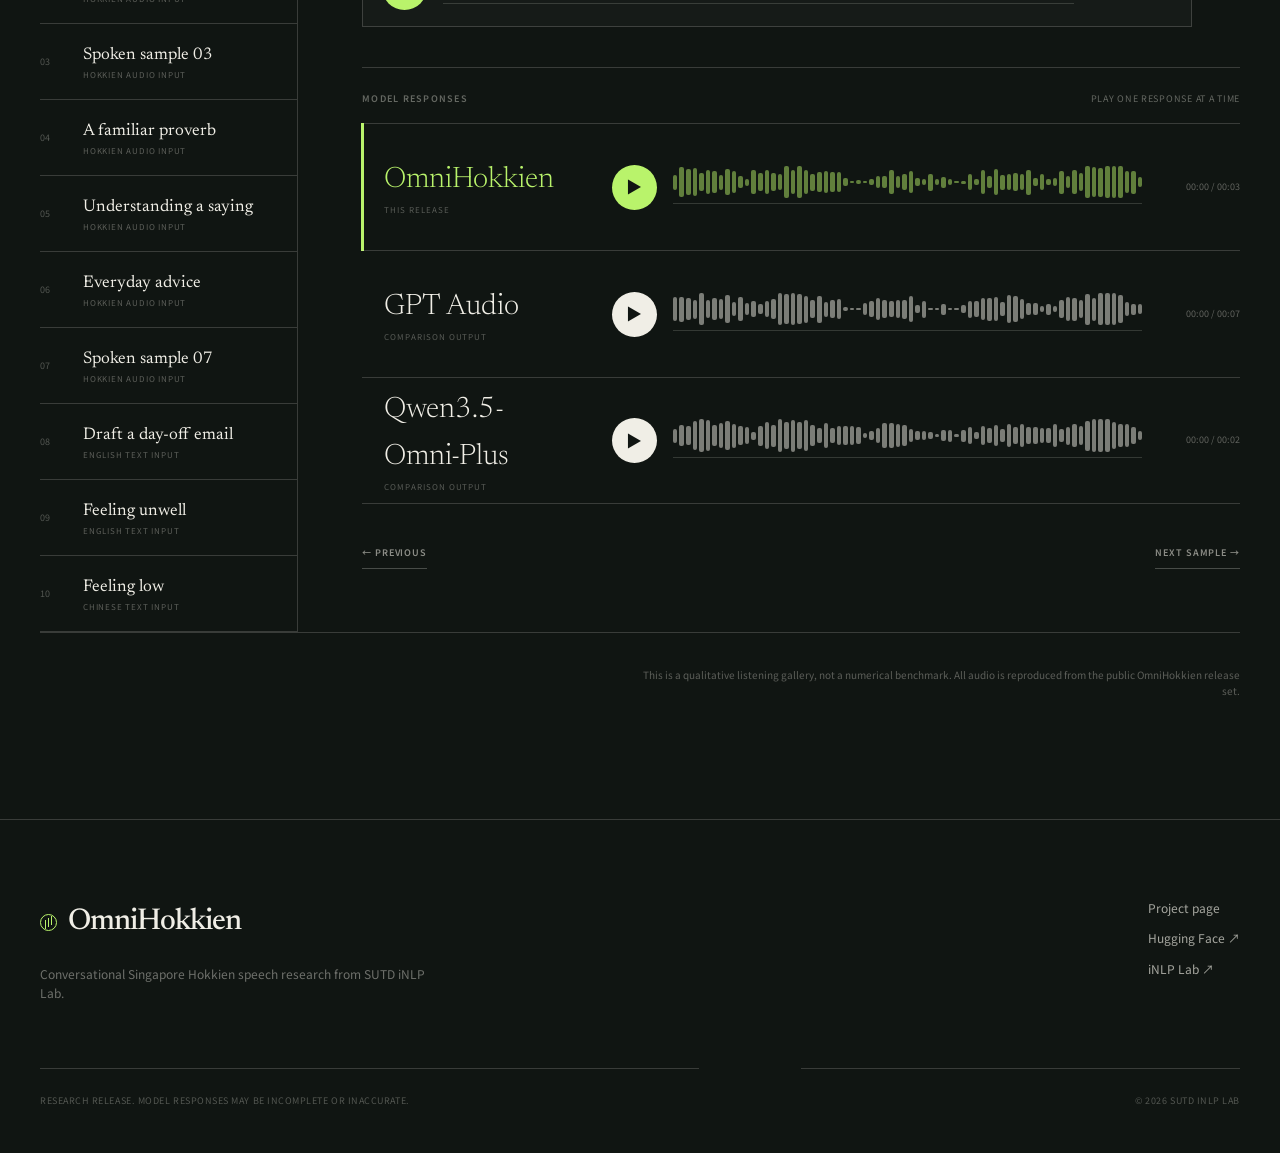
==== commit fefb09c4: "Refine Hanji and comparison protocol" ====
--- a/compare.html
+++ b/compare.html
@@ -87,6 +87,22 @@
             </p>
           </div>
 
+          <div class="comparison-protocol" aria-label="Shared comparison prompts">
+            <div>
+              <p>Fairness protocol</p>
+              <span>The same instruction is applied to all three models.</span>
+            </div>
+            <div>
+              <p>Spoken samples</p>
+              <q>Listen to this audio and reply naturally in Singaporean Hokkien.</q>
+            </div>
+            <div>
+              <p>Text samples</p>
+              <q>Read this text and reply naturally in Singaporean Hokkien.</q>
+              <span>Followed by the displayed question.</span>
+            </div>
+          </div>
+
           <div class="compare-workspace">
             <aside class="sample-rail" aria-label="Comparison samples">
               <div class="sample-rail-topline">
--- a/styles.css
+++ b/styles.css
@@ -984,18 +984,20 @@
 
 .capability-mark {
   position: absolute;
-  top: -30px;
-  right: 5%;
+  top: 50%;
+  right: 4%;
   color: rgba(16, 21, 18, 0.035);
-  font-size: 12rem;
+  font-size: 9rem;
   font-weight: 600;
   line-height: 1;
+  pointer-events: none;
+  transform: translateY(-50%);
   transition: color 220ms ease, transform 350ms ease;
 }
 
 .capability:hover .capability-mark {
   color: rgba(102, 143, 50, 0.12);
-  transform: translateX(-14px);
+  transform: translate(-14px, -50%);
 }
 
 .grounding {
@@ -1092,11 +1094,11 @@
 
 .regional-block-primary::after {
   position: absolute;
-  right: -40px;
-  bottom: -80px;
+  right: 10px;
+  bottom: 0;
   color: rgba(102, 143, 50, 0.055);
   content: "新";
-  font-size: 220px;
+  font-size: 170px;
   font-weight: 600;
 }
 
@@ -1335,17 +1337,17 @@
 
 .purpose {
   position: relative;
-  padding: 155px 0;
+  padding: 115px 0 90px;
   overflow: hidden;
 }
 
 .purpose::after {
   position: absolute;
-  right: -6vw;
-  bottom: -17vw;
+  right: 2vw;
+  bottom: 3vw;
   color: rgba(22, 35, 20, 0.055);
   content: "話";
-  font-size: 42vw;
+  font-size: 26vw;
   font-weight: 600;
   line-height: 1;
 }
@@ -1900,8 +1902,8 @@
   }
 
   .capability-mark {
-    right: -15px;
-    font-size: 8rem;
+    right: 0;
+    font-size: 6.5rem;
   }
 
   .architecture-flow {
--- a/compare.css
+++ b/compare.css
@@ -203,10 +203,54 @@
   font-size: 13px;
 }
 
+.comparison-protocol {
+  display: grid;
+  grid-template-columns: 0.42fr 1fr 1fr;
+  gap: 38px;
+  margin-top: 55px;
+  padding: 25px 0 27px;
+  border-top: 1px solid var(--line-dark);
+  border-bottom: 1px solid var(--line-dark);
+}
+
+.comparison-protocol > div {
+  min-width: 0;
+}
+
+.comparison-protocol p {
+  margin: 0 0 8px;
+  color: var(--jade);
+  font-size: 9px;
+  font-weight: 600;
+  letter-spacing: 0.13em;
+  text-transform: uppercase;
+}
+
+.comparison-protocol q {
+  display: block;
+  max-width: 480px;
+  color: rgba(240, 238, 230, 0.68);
+  font-family: var(--display);
+  font-size: 17px;
+  line-height: 1.35;
+}
+
+.comparison-protocol span {
+  display: block;
+  max-width: 300px;
+  color: rgba(240, 238, 230, 0.34);
+  font-size: 9px;
+  letter-spacing: 0.04em;
+}
+
+.comparison-protocol q + span {
+  margin-top: 7px;
+}
+
 .compare-workspace {
   display: grid;
   grid-template-columns: minmax(255px, 0.43fr) minmax(620px, 1.57fr);
-  margin-top: 90px;
+  margin-top: 60px;
   border-top: 1px solid var(--line-dark);
   border-bottom: 1px solid var(--line-dark);
 }
@@ -364,6 +408,7 @@
   gap: 35px;
   align-items: center;
   min-height: 127px;
+  padding-left: 22px;
   border-top: 1px solid var(--line-dark);
 }
 
@@ -540,6 +585,12 @@
     grid-template-columns: 230px minmax(0, 1fr);
   }
 
+  .comparison-protocol {
+    grid-template-columns: 1fr;
+    gap: 25px;
+    margin-top: 42px;
+  }
+
   .comparison-detail {
     padding-left: 40px;
   }
@@ -670,7 +721,7 @@
   .model-output {
     display: block;
     min-height: 0;
-    padding: 27px 0;
+    padding: 27px 0 27px 20px;
   }
 
   .model-name {
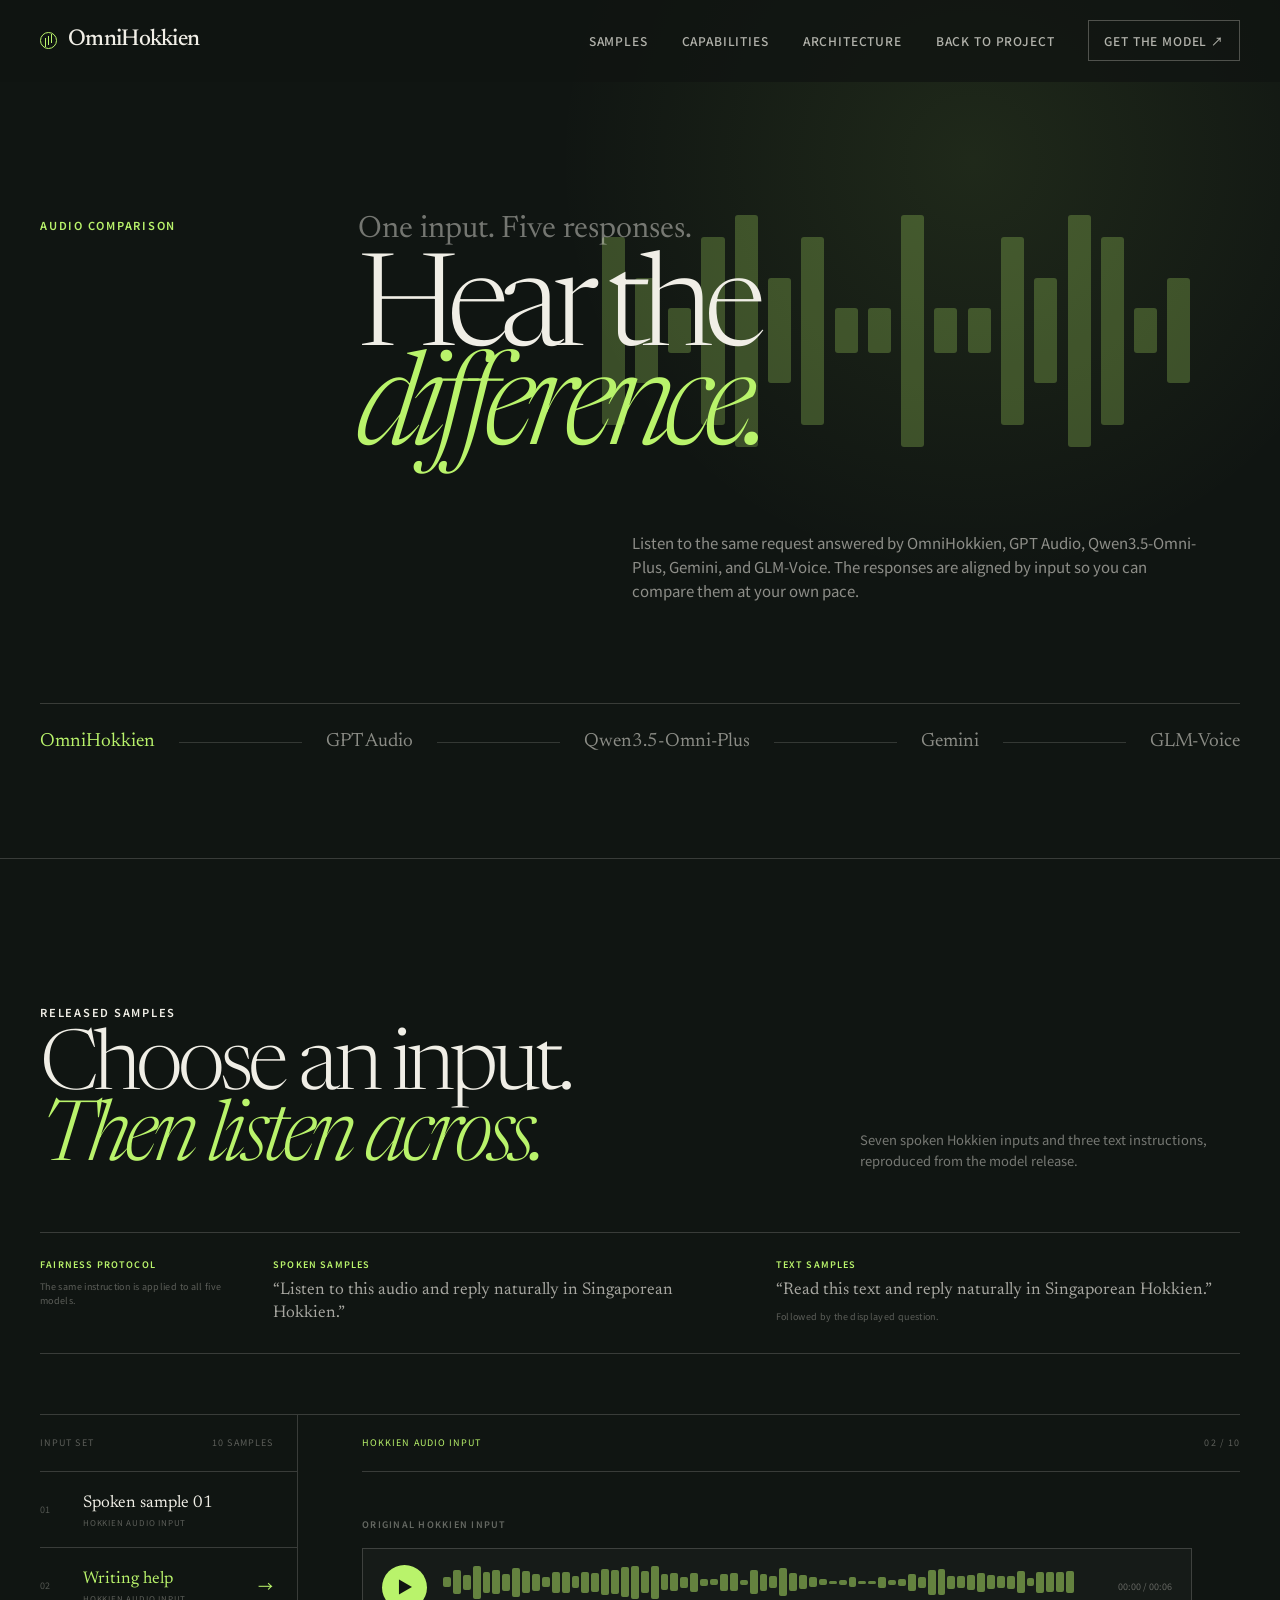
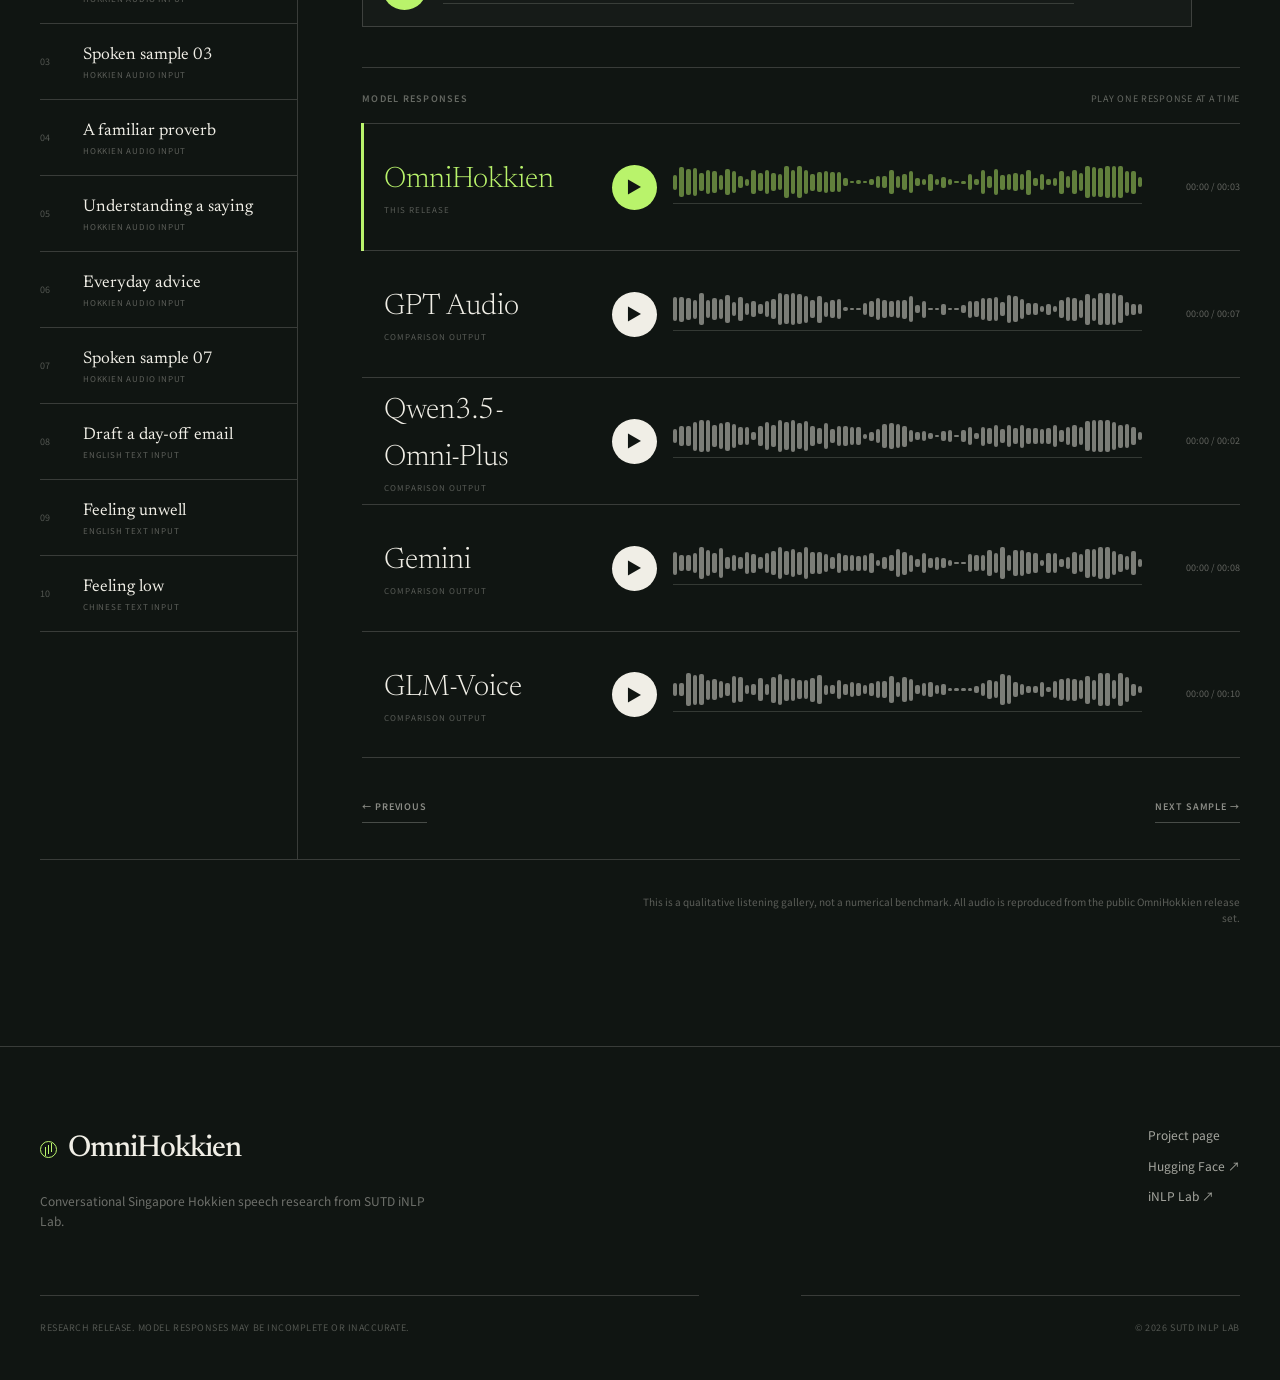
==== commit cfb4cfac: "Redesign project page as research note" ====
--- a/compare.html
+++ b/compare.html
@@ -6,7 +6,7 @@
     <meta name="theme-color" content="#101512" />
     <meta
       name="description"
-      content="Listen to OmniHokkien alongside GPT Audio and Qwen3.5-Omni-Plus on the same Hokkien and text inputs."
+      content="Listen to OmniHokkien alongside GPT Audio, Qwen3.5-Omni-Plus, Gemini, and GLM-Voice on the same Hokkien and text inputs."
     />
     <title>Listen side by side — OmniHokkien</title>
     <link rel="icon" href="./favicon.svg" type="image/svg+xml" />
@@ -56,12 +56,12 @@
         <div class="section-shell compare-hero-grid">
           <p class="section-index compare-entrance">Audio comparison</p>
           <div class="compare-hero-copy compare-entrance">
-            <p class="compare-kicker">One input. Three responses.</p>
+            <p class="compare-kicker">One input. Five responses.</p>
             <h1 id="compare-title">Hear the<br /><em>difference.</em></h1>
             <p>
               Listen to the same request answered by OmniHokkien, GPT Audio,
-              and Qwen3.5-Omni-Plus. No compressed table—just aligned samples
-              you can compare at your own pace.
+              Qwen3.5-Omni-Plus, Gemini, and GLM-Voice. The responses are aligned
+              by input so you can compare them at your own pace.
             </p>
           </div>
           <div class="compare-model-line compare-entrance" aria-label="Models in this comparison">
@@ -70,6 +70,10 @@
             <span>GPT Audio</span>
             <i></i>
             <span>Qwen3.5-Omni-Plus</span>
+            <i></i>
+            <span>Gemini</span>
+            <i></i>
+            <span>GLM-Voice</span>
           </div>
         </div>
       </section>
@@ -90,7 +94,7 @@
           <div class="comparison-protocol" aria-label="Shared comparison prompts">
             <div>
               <p>Fairness protocol</p>
-              <span>The same instruction is applied to all three models.</span>
+              <span>The same instruction is applied to all five models.</span>
             </div>
             <div>
               <p>Spoken samples</p>
--- a/styles.css
+++ b/styles.css
@@ -396,11 +396,11 @@
 
 .hero-character {
   position: absolute;
-  right: -1vw;
-  bottom: -10vw;
+  right: clamp(24px, 5vw, 80px);
+  bottom: clamp(105px, 13vh, 150px);
   color: rgba(240, 238, 230, 0.026);
   font-family: var(--sans);
-  font-size: 38vw;
+  font-size: clamp(15rem, 29vw, 31rem);
   font-weight: 600;
   line-height: 1;
   user-select: none;
@@ -1337,7 +1337,7 @@
 
 .purpose {
   position: relative;
-  padding: 115px 0 90px;
+  padding: 115px 0 105px;
   overflow: hidden;
 }
 
@@ -1384,6 +1384,107 @@
   margin: 50px 0 0 25%;
   color: rgba(22, 35, 20, 0.68);
   font-size: 16px;
+}
+
+.purpose-evidence {
+  position: relative;
+  z-index: 2;
+  display: grid;
+  grid-template-columns: minmax(0, 1.35fr) minmax(300px, 0.65fr);
+  gap: clamp(35px, 5vw, 74px);
+  align-items: end;
+  margin-top: 90px;
+  padding-top: 20px;
+  border-top: 1px solid rgba(22, 35, 20, 0.28);
+}
+
+.purpose-figure {
+  margin: 0;
+}
+
+.purpose-figure img {
+  display: block;
+  width: 100%;
+  height: auto;
+  aspect-ratio: 16 / 9;
+  object-fit: cover;
+  object-position: center 52%;
+  filter: saturate(0.72) contrast(1.04);
+}
+
+.purpose-figure figcaption {
+  max-width: 720px;
+  margin-top: 11px;
+  color: rgba(22, 35, 20, 0.57);
+  font-size: 9px;
+  line-height: 1.55;
+  letter-spacing: 0.035em;
+}
+
+.purpose-figure figcaption a,
+.purpose-sources a {
+  text-decoration: underline;
+  text-decoration-color: rgba(22, 35, 20, 0.32);
+  text-underline-offset: 3px;
+}
+
+.purpose-proof {
+  padding: 0 0 4px;
+}
+
+.purpose-proof-label {
+  margin: 0 0 21px;
+  font-size: 10px;
+  font-weight: 700;
+  letter-spacing: 0.17em;
+  text-transform: uppercase;
+}
+
+.purpose-stat {
+  margin: 0;
+  font-family: var(--display);
+  line-height: 0.78;
+}
+
+.purpose-stat strong {
+  font-size: clamp(6.5rem, 9vw, 9.5rem);
+  font-weight: 300;
+  letter-spacing: -0.075em;
+}
+
+.purpose-stat-copy {
+  max-width: 390px;
+  margin: 27px 0 0;
+  padding-bottom: 25px;
+  color: rgba(22, 35, 20, 0.82);
+  font-family: var(--display);
+  font-size: clamp(1.35rem, 2vw, 1.75rem);
+  line-height: 1.12;
+  border-bottom: 1px solid rgba(22, 35, 20, 0.23);
+}
+
+.purpose-context {
+  max-width: 390px;
+  margin: 24px 0 0;
+  color: rgba(22, 35, 20, 0.64);
+  font-size: 12px;
+  line-height: 1.65;
+}
+
+.purpose-sources {
+  display: flex;
+  flex-wrap: wrap;
+  gap: 12px 20px;
+  margin-top: 30px;
+  font-size: 9px;
+  font-weight: 700;
+  letter-spacing: 0.08em;
+  text-transform: uppercase;
+}
+
+.purpose-figure figcaption a:hover,
+.purpose-sources a:hover {
+  text-decoration-color: currentColor;
 }
 
 .start {
@@ -1649,6 +1750,39 @@
     margin-left: 0;
   }
 
+  .purpose-evidence {
+    grid-template-columns: 1fr;
+    align-items: start;
+  }
+
+  .purpose-proof {
+    display: grid;
+    grid-template-columns: minmax(180px, 0.55fr) 1fr;
+    column-gap: 45px;
+    padding-top: 5px;
+  }
+
+  .purpose-proof-label,
+  .purpose-stat,
+  .purpose-stat-copy {
+    grid-column: 1;
+  }
+
+  .purpose-context,
+  .purpose-sources {
+    grid-column: 2;
+  }
+
+  .purpose-context {
+    grid-row: 1 / span 2;
+    margin-top: 0;
+  }
+
+  .purpose-sources {
+    grid-row: 3 / span 2;
+    align-self: end;
+  }
+
   .section-heading {
     align-items: flex-start;
   }
@@ -1742,6 +1876,12 @@
     opacity: 0.28;
   }
 
+  .hero-character {
+    right: 18px;
+    bottom: 145px;
+    font-size: 58vw;
+  }
+
   .orbit-one {
     top: 30%;
     right: 10%;
@@ -1992,6 +2132,36 @@
     font-size: 14px;
   }
 
+  .purpose-evidence {
+    gap: 30px;
+    margin-top: 60px;
+  }
+
+  .purpose-figure img {
+    aspect-ratio: 4 / 3;
+  }
+
+  .purpose-proof {
+    display: block;
+  }
+
+  .purpose-stat strong {
+    font-size: clamp(6rem, 30vw, 8rem);
+  }
+
+  .purpose-stat-copy {
+    margin-top: 23px;
+    font-size: 1.35rem;
+  }
+
+  .purpose-context {
+    margin-top: 22px;
+  }
+
+  .purpose-sources {
+    margin-top: 25px;
+  }
+
   .code-panel {
     margin-top: 55px;
   }
